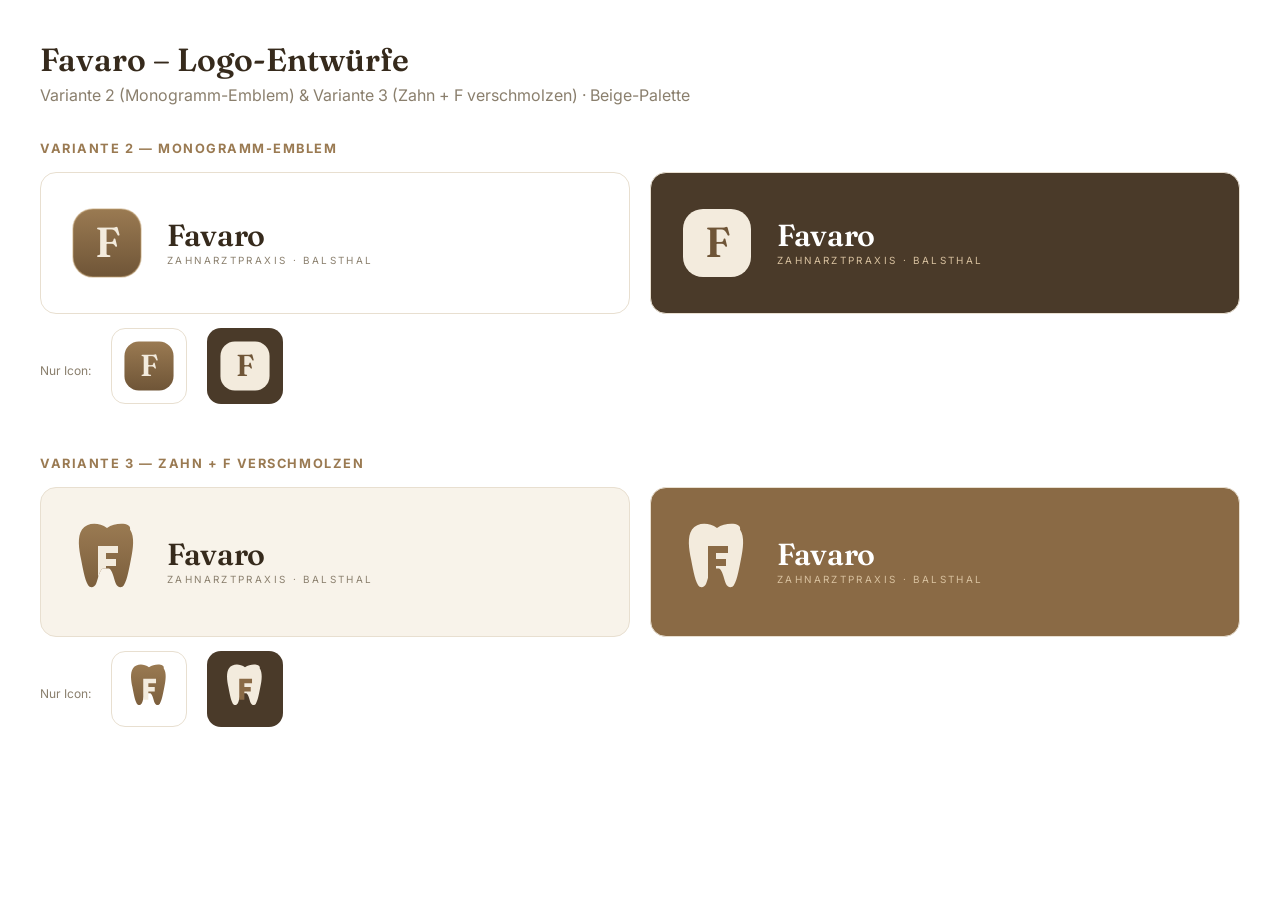
==== assets/logo-showcase.html @ 749095fd "Add logo design drafts (monogram emblem & tooth-F variants) Co-Authored-By: Claude Opus 4.8 <noreply" ====
<!DOCTYPE html>
<html lang="de">
<head>
<meta charset="UTF-8" />
<meta name="viewport" content="width=device-width, initial-scale=1" />
<title>Favaro – Logo-Entwürfe</title>
<link href="https://fonts.googleapis.com/css2?family=Fraunces:opsz,wght@9..144,400;9..144,500;9..144,600;9..144,700&family=Inter:wght@400;500;600;700&display=swap" rel="stylesheet" />
<style>
  :root{
    --teal-900:#4a3a29; --teal-700:#8a6a45; --teal-600:#9a7a52;
    --teal-400:#c2a175; --teal-300:#d9c2a0; --teal-50:#f3ebdd; --teal-100:#e9ddc9;
    --ink:#362a1c; --muted:#8a7f6d; --line:#e8dfd0; --bg-soft:#f8f3ea;
    --font-head:"Fraunces",serif; --font-body:"Inter",sans-serif;
  }
  *{box-sizing:border-box;margin:0;padding:0}
  body{font-family:var(--font-body);background:#fff;color:var(--ink);padding:40px}
  h1{font-family:var(--font-head);font-weight:600;font-size:2rem;margin-bottom:6px}
  .sub{color:var(--muted);margin-bottom:36px}
  .variant{margin-bottom:52px}
  .variant h2{font-family:var(--font-body);font-size:.8rem;letter-spacing:.12em;text-transform:uppercase;color:var(--teal-600);margin-bottom:16px}
  .rows{display:grid;grid-template-columns:1fr 1fr;gap:20px}
  .swatch{border:1px solid var(--line);border-radius:16px;padding:34px 30px;display:flex;align-items:center;gap:24px;min-height:130px}
  .swatch.light{background:#fff}
  .swatch.soft{background:var(--bg-soft)}
  .swatch.dark{background:var(--teal-900)}
  .swatch.mocha{background:var(--teal-700)}
  .caption{font-size:.75rem;color:var(--muted);margin-top:8px}
  .icononly{display:flex;gap:20px;align-items:center;flex-wrap:wrap;margin-top:14px}
  .icononly .box{width:76px;height:76px;display:grid;place-items:center;border:1px solid var(--line);border-radius:14px}
  .icononly .box.dark{background:var(--teal-900);border-color:transparent}

  /* ---- Wortmarke ---- */
  .wm{display:flex;flex-direction:column;line-height:1}
  .wm .name{font-family:var(--font-head);font-weight:600;font-size:1.9rem;letter-spacing:-.01em;color:var(--ink)}
  .wm .tag{font-family:var(--font-body);font-size:.62rem;letter-spacing:.24em;text-transform:uppercase;color:var(--muted);margin-top:6px}
  .on-dark .name{color:#fff}
  .on-dark .tag{color:var(--teal-300)}
</style>
</head>
<body>
  <h1>Favaro – Logo-Entwürfe</h1>
  <p class="sub">Variante 2 (Monogramm-Emblem) &amp; Variante 3 (Zahn + F verschmolzen) · Beige-Palette</p>

  <!-- ============ VARIANTE 2: MONOGRAMM-EMBLEM ============ -->
  <div class="variant">
    <h2>Variante 2 — Monogramm-Emblem</h2>
    <div class="rows">
      <div class="swatch light">
        <!-- Emblem -->
        <svg width="72" height="72" viewBox="0 0 72 72" aria-label="Favaro Emblem">
          <defs>
            <linearGradient id="v2a" x1="0" y1="0" x2="0" y2="1">
              <stop offset="0" stop-color="#9a7a52"/><stop offset="1" stop-color="#6f5537"/>
            </linearGradient>
          </defs>
          <rect x="2" y="2" width="68" height="68" rx="20" fill="url(#v2a)"/>
          <rect x="2" y="2" width="68" height="68" rx="20" fill="none" stroke="#c2a175" stroke-width="1.5" opacity=".5"/>
          <text x="36" y="50" text-anchor="middle" font-family="Fraunces, serif" font-weight="600" font-size="42" fill="#f3ebdd">F</text>
        </svg>
        <div class="wm"><span class="name">Favaro</span><span class="tag">Zahnarztpraxis&nbsp;·&nbsp;Balsthal</span></div>
      </div>

      <div class="swatch dark on-dark">
        <svg width="72" height="72" viewBox="0 0 72 72">
          <rect x="2" y="2" width="68" height="68" rx="20" fill="#f3ebdd"/>
          <text x="36" y="50" text-anchor="middle" font-family="Fraunces, serif" font-weight="600" font-size="42" fill="#6f5537">F</text>
        </svg>
        <div class="wm"><span class="name">Favaro</span><span class="tag">Zahnarztpraxis&nbsp;·&nbsp;Balsthal</span></div>
      </div>
    </div>
    <div class="icononly">
      <span class="caption">Nur Icon:</span>
      <div class="box">
        <svg width="52" height="52" viewBox="0 0 72 72"><rect x="2" y="2" width="68" height="68" rx="20" fill="url(#v2a)"/><text x="36" y="50" text-anchor="middle" font-family="Fraunces, serif" font-weight="600" font-size="42" fill="#f3ebdd">F</text></svg>
      </div>
      <div class="box dark">
        <svg width="52" height="52" viewBox="0 0 72 72"><rect x="2" y="2" width="68" height="68" rx="20" fill="#f3ebdd"/><text x="36" y="50" text-anchor="middle" font-family="Fraunces, serif" font-weight="600" font-size="42" fill="#6f5537">F</text></svg>
      </div>
    </div>
  </div>

  <!-- ============ VARIANTE 3: ZAHN + F ============ -->
  <div class="variant">
    <h2>Variante 3 — Zahn + F verschmolzen</h2>
    <div class="rows">
      <div class="swatch soft">
        <!-- Tooth with F knockout -->
        <svg width="72" height="80" viewBox="0 0 72 80" aria-label="Favaro Zahn-Monogramm">
          <defs>
            <linearGradient id="v3a" x1="0" y1="0" x2="0" y2="1">
              <stop offset="0" stop-color="#9a7a52"/><stop offset="1" stop-color="#7c5f3d"/>
            </linearGradient>
            <path id="toothPath" d="M36 6c-8.5-6-20-5.5-25 1.5C6 15 8 27 10 37c1.8 8.8 3.5 20 7 26 2 3.4 6.5 2.6 8-1 2.4-6 3.5-14 7-15.5h6c3.5 1.5 4.6 9.5 7 15.5 1.5 3.6 6 4.4 8 1 3.5-6 5.2-17.2 7-26 2-10 4-22-1-29.5C61 .5 44.5 0 36 6Z"/>
            <clipPath id="v3clip"><use href="#toothPath"/></clipPath>
          </defs>
          <use href="#toothPath" fill="url(#v3a)"/>
          <!-- F knockout -->
          <g clip-path="url(#v3clip)">
            <path d="M27 24h20v7H35v6h10v7H35v13h-8V24Z" fill="#f3ebdd"/>
          </g>
        </svg>
        <div class="wm"><span class="name">Favaro</span><span class="tag">Zahnarztpraxis&nbsp;·&nbsp;Balsthal</span></div>
      </div>

      <div class="swatch mocha on-dark">
        <svg width="72" height="80" viewBox="0 0 72 80">
          <path d="M36 6c-8.5-6-20-5.5-25 1.5C6 15 8 27 10 37c1.8 8.8 3.5 20 7 26 2 3.4 6.5 2.6 8-1 2.4-6 3.5-14 7-15.5h6c3.5 1.5 4.6 9.5 7 15.5 1.5 3.6 6 4.4 8 1 3.5-6 5.2-17.2 7-26 2-10 4-22-1-29.5C61 .5 44.5 0 36 6Z" fill="#f3ebdd"/>
          <path d="M27 24h20v7H35v6h10v7H35v13h-8V24Z" fill="#8a6a45"/>
        </svg>
        <div class="wm"><span class="name">Favaro</span><span class="tag">Zahnarztpraxis&nbsp;·&nbsp;Balsthal</span></div>
      </div>
    </div>
    <div class="icononly">
      <span class="caption">Nur Icon:</span>
      <div class="box">
        <svg width="46" height="52" viewBox="0 0 72 80"><path d="M36 6c-8.5-6-20-5.5-25 1.5C6 15 8 27 10 37c1.8 8.8 3.5 20 7 26 2 3.4 6.5 2.6 8-1 2.4-6 3.5-14 7-15.5h6c3.5 1.5 4.6 9.5 7 15.5 1.5 3.6 6 4.4 8 1 3.5-6 5.2-17.2 7-26 2-10 4-22-1-29.5C61 .5 44.5 0 36 6Z" fill="url(#v3a)"/><path d="M27 24h20v7H35v6h10v7H35v13h-8V24Z" fill="#f3ebdd"/></svg>
      </div>
      <div class="box dark">
        <svg width="46" height="52" viewBox="0 0 72 80"><path d="M36 6c-8.5-6-20-5.5-25 1.5C6 15 8 27 10 37c1.8 8.8 3.5 20 7 26 2 3.4 6.5 2.6 8-1 2.4-6 3.5-14 7-15.5h6c3.5 1.5 4.6 9.5 7 15.5 1.5 3.6 6 4.4 8 1 3.5-6 5.2-17.2 7-26 2-10 4-22-1-29.5C61 .5 44.5 0 36 6Z" fill="#f3ebdd"/><path d="M27 24h20v7H35v6h10v7H35v13h-8V24Z" fill="#8a6a45"/></svg>
      </div>
    </div>
  </div>
</body>
</html>
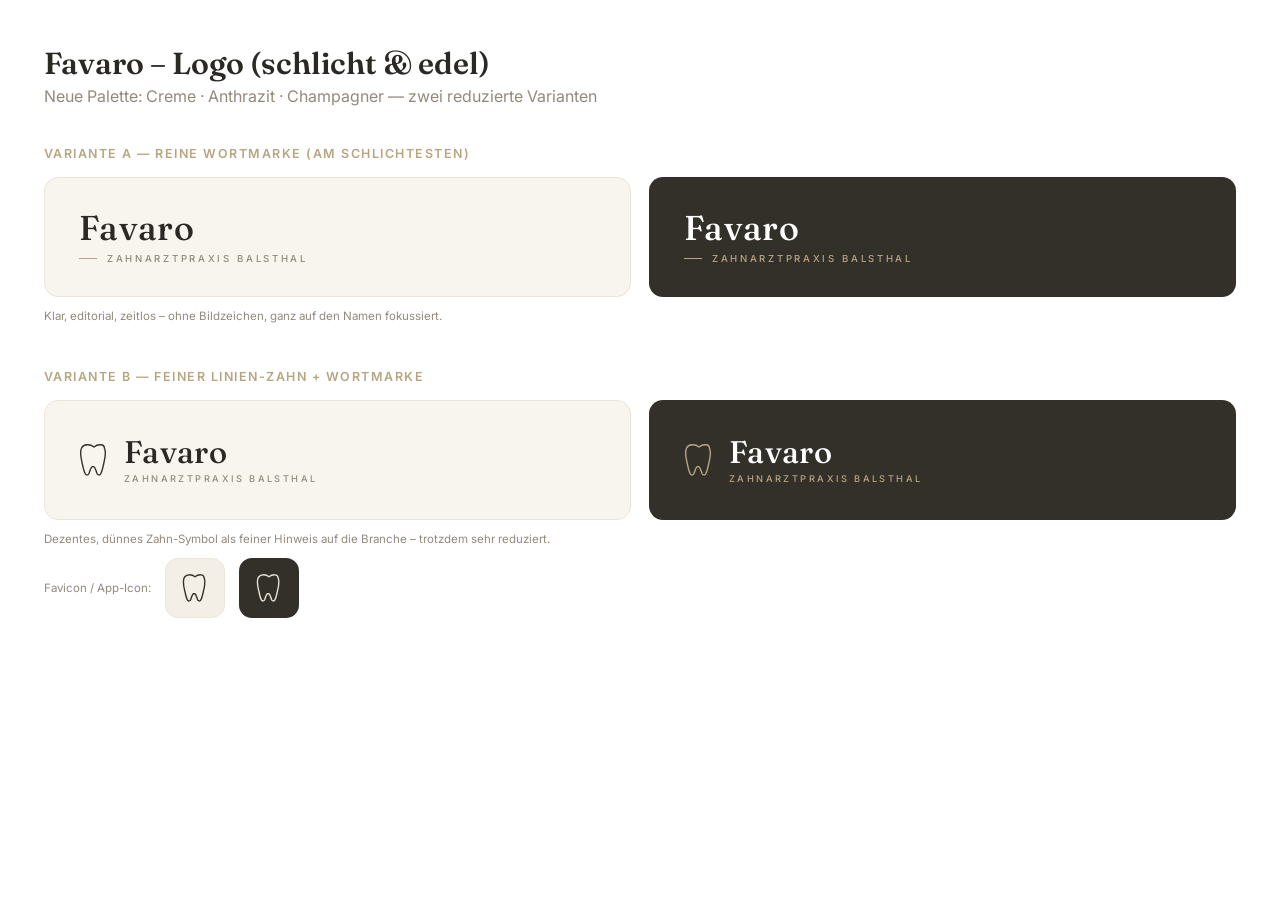
==== commit e3771298: "Refine palette to cream/anthracite, simplify logo, set real phone - Replace brown palette with elega" ====
--- a/assets/logo-showcase.html
+++ b/assets/logo-showcase.html
@@ -3,120 +3,105 @@
 <head>
 <meta charset="UTF-8" />
 <meta name="viewport" content="width=device-width, initial-scale=1" />
-<title>Favaro – Logo-Entwürfe</title>
-<link href="https://fonts.googleapis.com/css2?family=Fraunces:opsz,wght@9..144,400;9..144,500;9..144,600;9..144,700&family=Inter:wght@400;500;600;700&display=swap" rel="stylesheet" />
+<title>Favaro – Logo (schlicht)</title>
+<link href="https://fonts.googleapis.com/css2?family=Fraunces:opsz,wght@9..144,400;9..144,500;9..144,600&family=Inter:wght@400;500;600;700&display=swap" rel="stylesheet" />
 <style>
   :root{
-    --teal-900:#4a3a29; --teal-700:#8a6a45; --teal-600:#9a7a52;
-    --teal-400:#c2a175; --teal-300:#d9c2a0; --teal-50:#f3ebdd; --teal-100:#e9ddc9;
-    --ink:#362a1c; --muted:#8a7f6d; --line:#e8dfd0; --bg-soft:#f8f3ea;
-    --font-head:"Fraunces",serif; --font-body:"Inter",sans-serif;
+    --ink:#2b2925; --graphite:#33302a; --stone:#b8a582; --muted:#918a7d;
+    --line:#ebe4d8; --soft:#f8f5ef; --cream:#f3efe7;
+    --fh:"Fraunces",serif; --fb:"Inter",sans-serif;
   }
   *{box-sizing:border-box;margin:0;padding:0}
-  body{font-family:var(--font-body);background:#fff;color:var(--ink);padding:40px}
-  h1{font-family:var(--font-head);font-weight:600;font-size:2rem;margin-bottom:6px}
-  .sub{color:var(--muted);margin-bottom:36px}
-  .variant{margin-bottom:52px}
-  .variant h2{font-family:var(--font-body);font-size:.8rem;letter-spacing:.12em;text-transform:uppercase;color:var(--teal-600);margin-bottom:16px}
-  .rows{display:grid;grid-template-columns:1fr 1fr;gap:20px}
-  .swatch{border:1px solid var(--line);border-radius:16px;padding:34px 30px;display:flex;align-items:center;gap:24px;min-height:130px}
-  .swatch.light{background:#fff}
-  .swatch.soft{background:var(--bg-soft)}
-  .swatch.dark{background:var(--teal-900)}
-  .swatch.mocha{background:var(--teal-700)}
-  .caption{font-size:.75rem;color:var(--muted);margin-top:8px}
-  .icononly{display:flex;gap:20px;align-items:center;flex-wrap:wrap;margin-top:14px}
-  .icononly .box{width:76px;height:76px;display:grid;place-items:center;border:1px solid var(--line);border-radius:14px}
-  .icononly .box.dark{background:var(--teal-900);border-color:transparent}
+  body{font-family:var(--fb);background:#fff;color:var(--ink);padding:44px}
+  h1{font-family:var(--fh);font-weight:600;font-size:1.9rem;margin-bottom:4px}
+  .sub{color:var(--muted);margin-bottom:40px}
+  .variant{margin-bottom:46px}
+  .variant h2{font-size:.78rem;letter-spacing:.12em;text-transform:uppercase;color:var(--stone);margin-bottom:16px;font-weight:600}
+  .rows{display:grid;grid-template-columns:1fr 1fr;gap:18px}
+  .swatch{border:1px solid var(--line);border-radius:14px;padding:30px 34px;display:flex;align-items:center;min-height:120px}
+  .swatch.soft{background:var(--soft)}
+  .swatch.dark{background:var(--graphite);border-color:transparent}
 
-  /* ---- Wortmarke ---- */
-  .wm{display:flex;flex-direction:column;line-height:1}
-  .wm .name{font-family:var(--font-head);font-weight:600;font-size:1.9rem;letter-spacing:-.01em;color:var(--ink)}
-  .wm .tag{font-family:var(--font-body);font-size:.62rem;letter-spacing:.24em;text-transform:uppercase;color:var(--muted);margin-top:6px}
-  .on-dark .name{color:#fff}
-  .on-dark .tag{color:var(--teal-300)}
+  /* ===== Logo A: reine Wortmarke ===== */
+  .logoA{display:flex;flex-direction:column;align-items:flex-start;line-height:1}
+  .logoA .name{font-family:var(--fh);font-weight:500;font-size:2.15rem;letter-spacing:.01em;color:var(--ink)}
+  .logoA .rule{display:flex;align-items:center;gap:10px;margin-top:9px}
+  .logoA .rule::before{content:"";width:18px;height:1px;background:var(--stone)}
+  .logoA .tag{font-family:var(--fb);font-size:.6rem;font-weight:500;letter-spacing:.28em;text-transform:uppercase;color:var(--muted)}
+  .dark .logoA .name{color:#fff}
+  .dark .logoA .tag{color:var(--stone)}
+  .dark .logoA .rule::before{background:var(--stone)}
+
+  /* ===== Logo B: feine Linien-Zahn + Wortmarke ===== */
+  .logoB{display:flex;align-items:center;gap:15px}
+  .logoB .mark{color:var(--graphite);flex:none}
+  .logoB .wm{display:flex;flex-direction:column;line-height:1}
+  .logoB .name{font-family:var(--fh);font-weight:500;font-size:1.95rem;letter-spacing:.01em;color:var(--ink)}
+  .logoB .tag{font-family:var(--fb);font-size:.58rem;font-weight:500;letter-spacing:.26em;text-transform:uppercase;color:var(--muted);margin-top:7px}
+  .dark .logoB .mark{color:var(--stone)}
+  .dark .logoB .name{color:#fff}
+  .dark .logoB .tag{color:var(--stone)}
+
+  .note{font-size:.72rem;color:var(--muted);margin-top:12px}
+  .fav{display:flex;align-items:center;gap:14px;margin-top:12px}
+  .fav .box{width:60px;height:60px;border-radius:13px;display:grid;place-items:center;border:1px solid var(--line)}
+  .fav .box.g{background:var(--graphite);border-color:transparent}
+  .fav .box.c{background:var(--cream)}
 </style>
 </head>
 <body>
-  <h1>Favaro – Logo-Entwürfe</h1>
-  <p class="sub">Variante 2 (Monogramm-Emblem) &amp; Variante 3 (Zahn + F verschmolzen) · Beige-Palette</p>
+  <h1>Favaro – Logo (schlicht &amp; edel)</h1>
+  <p class="sub">Neue Palette: Creme · Anthrazit · Champagner — zwei reduzierte Varianten</p>
 
-  <!-- ============ VARIANTE 2: MONOGRAMM-EMBLEM ============ -->
+  <!-- ===== Variante A ===== -->
   <div class="variant">
-    <h2>Variante 2 — Monogramm-Emblem</h2>
+    <h2>Variante A — Reine Wortmarke (am schlichtesten)</h2>
     <div class="rows">
-      <div class="swatch light">
-        <!-- Emblem -->
-        <svg width="72" height="72" viewBox="0 0 72 72" aria-label="Favaro Emblem">
-          <defs>
-            <linearGradient id="v2a" x1="0" y1="0" x2="0" y2="1">
-              <stop offset="0" stop-color="#9a7a52"/><stop offset="1" stop-color="#6f5537"/>
-            </linearGradient>
-          </defs>
-          <rect x="2" y="2" width="68" height="68" rx="20" fill="url(#v2a)"/>
-          <rect x="2" y="2" width="68" height="68" rx="20" fill="none" stroke="#c2a175" stroke-width="1.5" opacity=".5"/>
-          <text x="36" y="50" text-anchor="middle" font-family="Fraunces, serif" font-weight="600" font-size="42" fill="#f3ebdd">F</text>
-        </svg>
-        <div class="wm"><span class="name">Favaro</span><span class="tag">Zahnarztpraxis&nbsp;·&nbsp;Balsthal</span></div>
+      <div class="swatch soft">
+        <div class="logoA">
+          <span class="name">Favaro</span>
+          <span class="rule"><span class="tag">Zahnarztpraxis Balsthal</span></span>
+        </div>
       </div>
-
-      <div class="swatch dark on-dark">
-        <svg width="72" height="72" viewBox="0 0 72 72">
-          <rect x="2" y="2" width="68" height="68" rx="20" fill="#f3ebdd"/>
-          <text x="36" y="50" text-anchor="middle" font-family="Fraunces, serif" font-weight="600" font-size="42" fill="#6f5537">F</text>
-        </svg>
-        <div class="wm"><span class="name">Favaro</span><span class="tag">Zahnarztpraxis&nbsp;·&nbsp;Balsthal</span></div>
+      <div class="swatch dark">
+        <div class="logoA">
+          <span class="name">Favaro</span>
+          <span class="rule"><span class="tag">Zahnarztpraxis Balsthal</span></span>
+        </div>
       </div>
     </div>
-    <div class="icononly">
-      <span class="caption">Nur Icon:</span>
-      <div class="box">
-        <svg width="52" height="52" viewBox="0 0 72 72"><rect x="2" y="2" width="68" height="68" rx="20" fill="url(#v2a)"/><text x="36" y="50" text-anchor="middle" font-family="Fraunces, serif" font-weight="600" font-size="42" fill="#f3ebdd">F</text></svg>
+    <p class="note">Klar, editorial, zeitlos – ohne Bildzeichen, ganz auf den Namen fokussiert.</p>
+  </div>
+
+  <!-- ===== Variante B ===== -->
+  <div class="variant">
+    <h2>Variante B — Feiner Linien-Zahn + Wortmarke</h2>
+    <div class="rows">
+      <div class="swatch soft">
+        <div class="logoB">
+          <svg class="mark" width="30" height="34" viewBox="0 0 30 34" fill="none" stroke="currentColor" stroke-width="1.4" stroke-linecap="round" stroke-linejoin="round">
+            <path d="M15 4C11 .8 4.7 1 2.6 5c-2 3.8-.8 9.4.4 14.4.9 3.8 1.7 8.8 3.4 11.6.9 1.5 2.9 1.1 3.6-.5 1-2.6 1.6-6 3.2-6.9h1.6c1.6.9 2.2 4.3 3.2 6.9.7 1.6 2.7 2 3.6.5 1.7-2.8 2.5-7.8 3.4-11.6 1.2-5 2.4-10.6.4-14.4C25.3 1 19 .8 15 4Z"/>
+          </svg>
+          <div class="wm"><span class="name">Favaro</span><span class="tag">Zahnarztpraxis Balsthal</span></div>
+        </div>
       </div>
-      <div class="box dark">
-        <svg width="52" height="52" viewBox="0 0 72 72"><rect x="2" y="2" width="68" height="68" rx="20" fill="#f3ebdd"/><text x="36" y="50" text-anchor="middle" font-family="Fraunces, serif" font-weight="600" font-size="42" fill="#6f5537">F</text></svg>
+      <div class="swatch dark">
+        <div class="logoB">
+          <svg class="mark" width="30" height="34" viewBox="0 0 30 34" fill="none" stroke="currentColor" stroke-width="1.4" stroke-linecap="round" stroke-linejoin="round">
+            <path d="M15 4C11 .8 4.7 1 2.6 5c-2 3.8-.8 9.4.4 14.4.9 3.8 1.7 8.8 3.4 11.6.9 1.5 2.9 1.1 3.6-.5 1-2.6 1.6-6 3.2-6.9h1.6c1.6.9 2.2 4.3 3.2 6.9.7 1.6 2.7 2 3.6.5 1.7-2.8 2.5-7.8 3.4-11.6 1.2-5 2.4-10.6.4-14.4C25.3 1 19 .8 15 4Z"/>
+          </svg>
+          <div class="wm"><span class="name">Favaro</span><span class="tag">Zahnarztpraxis Balsthal</span></div>
+        </div>
       </div>
     </div>
-  </div>
-
-  <!-- ============ VARIANTE 3: ZAHN + F ============ -->
-  <div class="variant">
-    <h2>Variante 3 — Zahn + F verschmolzen</h2>
-    <div class="rows">
-      <div class="swatch soft">
-        <!-- Tooth with F knockout -->
-        <svg width="72" height="80" viewBox="0 0 72 80" aria-label="Favaro Zahn-Monogramm">
-          <defs>
-            <linearGradient id="v3a" x1="0" y1="0" x2="0" y2="1">
-              <stop offset="0" stop-color="#9a7a52"/><stop offset="1" stop-color="#7c5f3d"/>
-            </linearGradient>
-            <path id="toothPath" d="M36 6c-8.5-6-20-5.5-25 1.5C6 15 8 27 10 37c1.8 8.8 3.5 20 7 26 2 3.4 6.5 2.6 8-1 2.4-6 3.5-14 7-15.5h6c3.5 1.5 4.6 9.5 7 15.5 1.5 3.6 6 4.4 8 1 3.5-6 5.2-17.2 7-26 2-10 4-22-1-29.5C61 .5 44.5 0 36 6Z"/>
-            <clipPath id="v3clip"><use href="#toothPath"/></clipPath>
-          </defs>
-          <use href="#toothPath" fill="url(#v3a)"/>
-          <!-- F knockout -->
-          <g clip-path="url(#v3clip)">
-            <path d="M27 24h20v7H35v6h10v7H35v13h-8V24Z" fill="#f3ebdd"/>
-          </g>
-        </svg>
-        <div class="wm"><span class="name">Favaro</span><span class="tag">Zahnarztpraxis&nbsp;·&nbsp;Balsthal</span></div>
+    <p class="note">Dezentes, dünnes Zahn-Symbol als feiner Hinweis auf die Branche – trotzdem sehr reduziert.</p>
+    <div class="fav">
+      <span class="note" style="margin:0">Favicon / App-Icon:</span>
+      <div class="box c">
+        <svg width="26" height="30" viewBox="0 0 30 34" fill="none" stroke="#33302a" stroke-width="1.6" stroke-linecap="round" stroke-linejoin="round"><path d="M15 4C11 .8 4.7 1 2.6 5c-2 3.8-.8 9.4.4 14.4.9 3.8 1.7 8.8 3.4 11.6.9 1.5 2.9 1.1 3.6-.5 1-2.6 1.6-6 3.2-6.9h1.6c1.6.9 2.2 4.3 3.2 6.9.7 1.6 2.7 2 3.6.5 1.7-2.8 2.5-7.8 3.4-11.6 1.2-5 2.4-10.6.4-14.4C25.3 1 19 .8 15 4Z"/></svg>
       </div>
-
-      <div class="swatch mocha on-dark">
-        <svg width="72" height="80" viewBox="0 0 72 80">
-          <path d="M36 6c-8.5-6-20-5.5-25 1.5C6 15 8 27 10 37c1.8 8.8 3.5 20 7 26 2 3.4 6.5 2.6 8-1 2.4-6 3.5-14 7-15.5h6c3.5 1.5 4.6 9.5 7 15.5 1.5 3.6 6 4.4 8 1 3.5-6 5.2-17.2 7-26 2-10 4-22-1-29.5C61 .5 44.5 0 36 6Z" fill="#f3ebdd"/>
-          <path d="M27 24h20v7H35v6h10v7H35v13h-8V24Z" fill="#8a6a45"/>
-        </svg>
-        <div class="wm"><span class="name">Favaro</span><span class="tag">Zahnarztpraxis&nbsp;·&nbsp;Balsthal</span></div>
-      </div>
-    </div>
-    <div class="icononly">
-      <span class="caption">Nur Icon:</span>
-      <div class="box">
-        <svg width="46" height="52" viewBox="0 0 72 80"><path d="M36 6c-8.5-6-20-5.5-25 1.5C6 15 8 27 10 37c1.8 8.8 3.5 20 7 26 2 3.4 6.5 2.6 8-1 2.4-6 3.5-14 7-15.5h6c3.5 1.5 4.6 9.5 7 15.5 1.5 3.6 6 4.4 8 1 3.5-6 5.2-17.2 7-26 2-10 4-22-1-29.5C61 .5 44.5 0 36 6Z" fill="url(#v3a)"/><path d="M27 24h20v7H35v6h10v7H35v13h-8V24Z" fill="#f3ebdd"/></svg>
-      </div>
-      <div class="box dark">
-        <svg width="46" height="52" viewBox="0 0 72 80"><path d="M36 6c-8.5-6-20-5.5-25 1.5C6 15 8 27 10 37c1.8 8.8 3.5 20 7 26 2 3.4 6.5 2.6 8-1 2.4-6 3.5-14 7-15.5h6c3.5 1.5 4.6 9.5 7 15.5 1.5 3.6 6 4.4 8 1 3.5-6 5.2-17.2 7-26 2-10 4-22-1-29.5C61 .5 44.5 0 36 6Z" fill="#f3ebdd"/><path d="M27 24h20v7H35v6h10v7H35v13h-8V24Z" fill="#8a6a45"/></svg>
+      <div class="box g">
+        <svg width="26" height="30" viewBox="0 0 30 34" fill="none" stroke="#e8e1d4" stroke-width="1.6" stroke-linecap="round" stroke-linejoin="round"><path d="M15 4C11 .8 4.7 1 2.6 5c-2 3.8-.8 9.4.4 14.4.9 3.8 1.7 8.8 3.4 11.6.9 1.5 2.9 1.1 3.6-.5 1-2.6 1.6-6 3.2-6.9h1.6c1.6.9 2.2 4.3 3.2 6.9.7 1.6 2.7 2 3.6.5 1.7-2.8 2.5-7.8 3.4-11.6 1.2-5 2.4-10.6.4-14.4C25.3 1 19 .8 15 4Z"/></svg>
       </div>
     </div>
   </div>
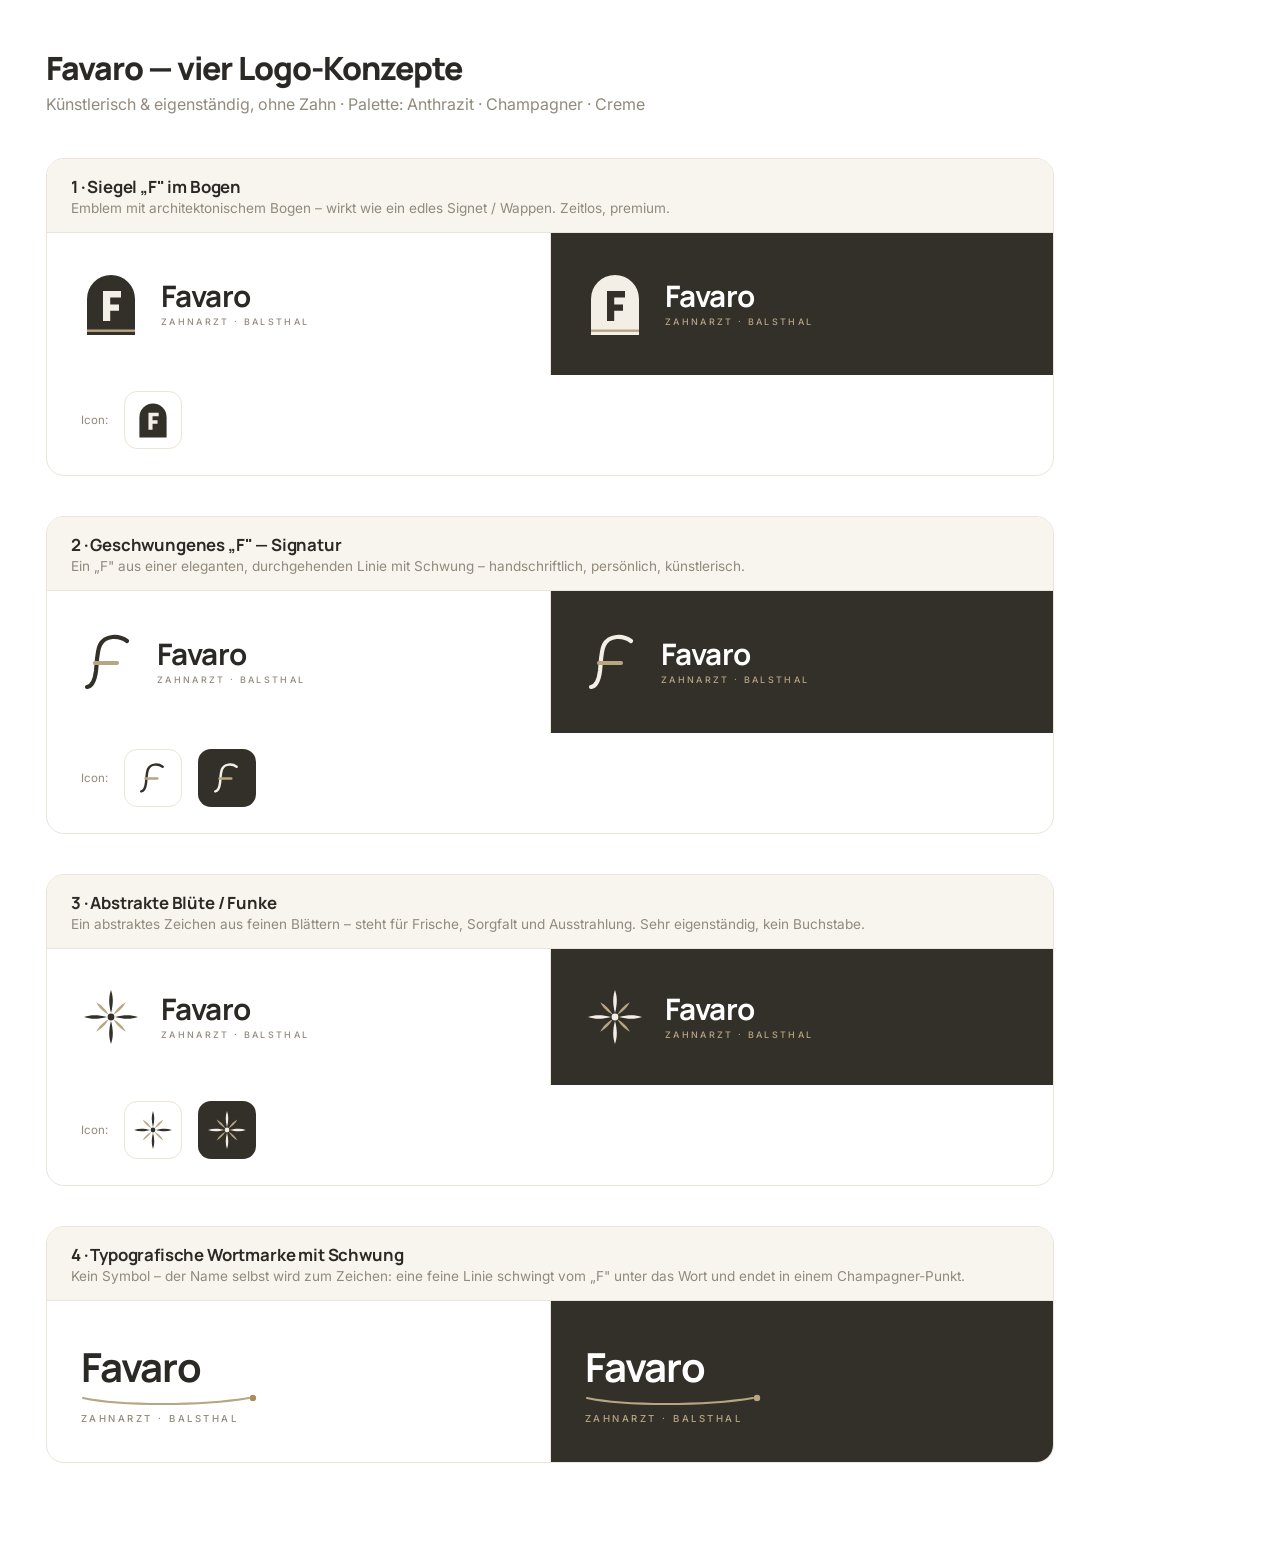
==== commit fbd00f1a: "Add artistic logo concept explorations (no tooth) Update logo showcase with four distinctive directi" ====
--- a/assets/logo-showcase.html
+++ b/assets/logo-showcase.html
@@ -3,105 +3,184 @@
 <head>
 <meta charset="UTF-8" />
 <meta name="viewport" content="width=device-width, initial-scale=1" />
-<title>Favaro – Logo (schlicht)</title>
-<link href="https://fonts.googleapis.com/css2?family=Fraunces:opsz,wght@9..144,400;9..144,500;9..144,600&family=Inter:wght@400;500;600;700&display=swap" rel="stylesheet" />
+<title>Favaro – Logo-Konzepte (künstlerisch)</title>
+<link href="https://fonts.googleapis.com/css2?family=Manrope:wght@400;500;600;700;800&family=Inter:wght@400;500;600&display=swap" rel="stylesheet" />
 <style>
   :root{
-    --ink:#2b2925; --graphite:#33302a; --stone:#b8a582; --muted:#918a7d;
+    --ink:#2b2925; --graphite:#33302a; --stone:#b8a582; --gold:#a98d5b; --muted:#918a7d;
     --line:#ebe4d8; --soft:#f8f5ef; --cream:#f3efe7;
-    --fh:"Fraunces",serif; --fb:"Inter",sans-serif;
+    --fh:"Manrope",sans-serif; --fb:"Inter",sans-serif;
   }
   *{box-sizing:border-box;margin:0;padding:0}
-  body{font-family:var(--fb);background:#fff;color:var(--ink);padding:44px}
-  h1{font-family:var(--fh);font-weight:600;font-size:1.9rem;margin-bottom:4px}
-  .sub{color:var(--muted);margin-bottom:40px}
-  .variant{margin-bottom:46px}
-  .variant h2{font-size:.78rem;letter-spacing:.12em;text-transform:uppercase;color:var(--stone);margin-bottom:16px;font-weight:600}
-  .rows{display:grid;grid-template-columns:1fr 1fr;gap:18px}
-  .swatch{border:1px solid var(--line);border-radius:14px;padding:30px 34px;display:flex;align-items:center;min-height:120px}
-  .swatch.soft{background:var(--soft)}
-  .swatch.dark{background:var(--graphite);border-color:transparent}
+  body{font-family:var(--fb);background:#fff;color:var(--ink);padding:46px;max-width:1100px}
+  h1{font-family:var(--fh);font-weight:800;font-size:2rem;letter-spacing:-.03em;margin-bottom:4px}
+  .lead{color:var(--muted);margin-bottom:44px}
+  .concept{margin-bottom:40px;border:1px solid var(--line);border-radius:18px;overflow:hidden}
+  .concept > .head{padding:16px 24px;background:var(--soft);border-bottom:1px solid var(--line)}
+  .concept h2{font-family:var(--fh);font-size:1.05rem;font-weight:700;letter-spacing:-.01em}
+  .concept .desc{font-size:.85rem;color:var(--muted);margin-top:2px}
+  .rows{display:grid;grid-template-columns:1fr 1fr;gap:0}
+  .cell{padding:38px 34px;display:flex;align-items:center;gap:20px;min-height:132px}
+  .cell.dark{background:var(--graphite)}
+  .cell + .cell{border-left:1px solid var(--line)}
+  .cell.dark + .cell{border-left:none}
 
-  /* ===== Logo A: reine Wortmarke ===== */
-  .logoA{display:flex;flex-direction:column;align-items:flex-start;line-height:1}
-  .logoA .name{font-family:var(--fh);font-weight:500;font-size:2.15rem;letter-spacing:.01em;color:var(--ink)}
-  .logoA .rule{display:flex;align-items:center;gap:10px;margin-top:9px}
-  .logoA .rule::before{content:"";width:18px;height:1px;background:var(--stone)}
-  .logoA .tag{font-family:var(--fb);font-size:.6rem;font-weight:500;letter-spacing:.28em;text-transform:uppercase;color:var(--muted)}
-  .dark .logoA .name{color:#fff}
-  .dark .logoA .tag{color:var(--stone)}
-  .dark .logoA .rule::before{background:var(--stone)}
+  .wm{display:flex;flex-direction:column;line-height:1}
+  .wm .name{font-family:var(--fh);font-weight:700;font-size:1.85rem;letter-spacing:-.02em;color:var(--ink)}
+  .wm .tag{font-family:var(--fb);font-size:.56rem;font-weight:500;letter-spacing:.26em;text-transform:uppercase;color:var(--muted);margin-top:7px}
+  .dark .wm .name{color:#fff}
+  .dark .wm .tag{color:var(--stone)}
 
-  /* ===== Logo B: feine Linien-Zahn + Wortmarke ===== */
-  .logoB{display:flex;align-items:center;gap:15px}
-  .logoB .mark{color:var(--graphite);flex:none}
-  .logoB .wm{display:flex;flex-direction:column;line-height:1}
-  .logoB .name{font-family:var(--fh);font-weight:500;font-size:1.95rem;letter-spacing:.01em;color:var(--ink)}
-  .logoB .tag{font-family:var(--fb);font-size:.58rem;font-weight:500;letter-spacing:.26em;text-transform:uppercase;color:var(--muted);margin-top:7px}
-  .dark .logoB .mark{color:var(--stone)}
-  .dark .logoB .name{color:#fff}
-  .dark .logoB .tag{color:var(--stone)}
-
-  .note{font-size:.72rem;color:var(--muted);margin-top:12px}
-  .fav{display:flex;align-items:center;gap:14px;margin-top:12px}
-  .fav .box{width:60px;height:60px;border-radius:13px;display:grid;place-items:center;border:1px solid var(--line)}
-  .fav .box.g{background:var(--graphite);border-color:transparent}
-  .fav .box.c{background:var(--cream)}
+  .iconrow{display:flex;align-items:center;gap:16px;padding:16px 34px 26px}
+  .iconrow .lbl{font-size:.72rem;color:var(--muted)}
+  .iconrow .b{width:58px;height:58px;border:1px solid var(--line);border-radius:13px;display:grid;place-items:center}
+  .iconrow .b.d{background:var(--graphite);border-color:transparent}
 </style>
 </head>
 <body>
-  <h1>Favaro – Logo (schlicht &amp; edel)</h1>
-  <p class="sub">Neue Palette: Creme · Anthrazit · Champagner — zwei reduzierte Varianten</p>
+  <h1>Favaro — vier Logo-Konzepte</h1>
+  <p class="lead">Künstlerisch &amp; eigenständig, ohne Zahn · Palette: Anthrazit · Champagner · Creme</p>
 
-  <!-- ===== Variante A ===== -->
-  <div class="variant">
-    <h2>Variante A — Reine Wortmarke (am schlichtesten)</h2>
+  <!-- ============ 1 · MONOGRAMM-SIEGEL (Bogen) ============ -->
+  <div class="concept">
+    <div class="head">
+      <h2>1 · Siegel „F" im Bogen</h2>
+      <div class="desc">Emblem mit architektonischem Bogen – wirkt wie ein edles Signet / Wappen. Zeitlos, premium.</div>
+    </div>
     <div class="rows">
-      <div class="swatch soft">
-        <div class="logoA">
-          <span class="name">Favaro</span>
-          <span class="rule"><span class="tag">Zahnarztpraxis Balsthal</span></span>
+      <div class="cell">
+        <svg width="60" height="66" viewBox="0 0 60 66" aria-label="Favaro Siegel">
+          <path d="M6 64V28a24 24 0 0 1 48 0v36Z" fill="#33302a"/>
+          <path d="M22 20h18v6.4H29.2v7.2H38v6.2h-8.8V50H22Z" fill="#f3efe7"/>
+          <rect x="6" y="58.5" width="48" height="2.4" fill="#b8a582"/>
+        </svg>
+        <div class="wm"><span class="name">Favaro</span><span class="tag">Zahnarzt · Balsthal</span></div>
+      </div>
+      <div class="cell dark">
+        <svg width="60" height="66" viewBox="0 0 60 66">
+          <path d="M6 64V28a24 24 0 0 1 48 0v36Z" fill="#f3efe7"/>
+          <path d="M22 20h18v6.4H29.2v7.2H38v6.2h-8.8V50H22Z" fill="#33302a"/>
+          <rect x="6" y="58.5" width="48" height="2.4" fill="#b8a582"/>
+        </svg>
+        <div class="wm"><span class="name">Favaro</span><span class="tag">Zahnarzt · Balsthal</span></div>
+      </div>
+    </div>
+    <div class="iconrow">
+      <span class="lbl">Icon:</span>
+      <div class="b"><svg width="34" height="38" viewBox="0 0 60 66"><path d="M6 64V28a24 24 0 0 1 48 0v36Z" fill="#33302a"/><path d="M22 20h18v6.4H29.2v7.2H38v6.2h-8.8V50H22Z" fill="#f3efe7"/></svg></div>
+    </div>
+  </div>
+
+  <!-- ============ 2 · GESCHWUNGENES F (Signatur) ============ -->
+  <div class="concept">
+    <div class="head">
+      <h2>2 · Geschwungenes „F" — Signatur</h2>
+      <div class="desc">Ein „F" aus einer eleganten, durchgehenden Linie mit Schwung – handschriftlich, persönlich, künstlerisch.</div>
+    </div>
+    <div class="rows">
+      <div class="cell">
+        <svg width="56" height="66" viewBox="0 0 56 66" fill="none" aria-label="Favaro Signatur-F">
+          <path d="M46 12c-8-6-22-6-27 4-3 6-3 16-4 26-1 8-3 15-9 16" stroke="#33302a" stroke-width="4.2" stroke-linecap="round"/>
+          <path d="M14 34h22" stroke="#b8a582" stroke-width="4.2" stroke-linecap="round"/>
+        </svg>
+        <div class="wm"><span class="name">Favaro</span><span class="tag">Zahnarzt · Balsthal</span></div>
+      </div>
+      <div class="cell dark">
+        <svg width="56" height="66" viewBox="0 0 56 66" fill="none">
+          <path d="M46 12c-8-6-22-6-27 4-3 6-3 16-4 26-1 8-3 15-9 16" stroke="#f3efe7" stroke-width="4.2" stroke-linecap="round"/>
+          <path d="M14 34h22" stroke="#b8a582" stroke-width="4.2" stroke-linecap="round"/>
+        </svg>
+        <div class="wm"><span class="name">Favaro</span><span class="tag">Zahnarzt · Balsthal</span></div>
+      </div>
+    </div>
+    <div class="iconrow">
+      <span class="lbl">Icon:</span>
+      <div class="b"><svg width="30" height="36" viewBox="0 0 56 66" fill="none"><path d="M46 12c-8-6-22-6-27 4-3 6-3 16-4 26-1 8-3 15-9 16" stroke="#33302a" stroke-width="4.6" stroke-linecap="round"/><path d="M14 34h22" stroke="#b8a582" stroke-width="4.6" stroke-linecap="round"/></svg></div>
+      <div class="b d"><svg width="30" height="36" viewBox="0 0 56 66" fill="none"><path d="M46 12c-8-6-22-6-27 4-3 6-3 16-4 26-1 8-3 15-9 16" stroke="#f3efe7" stroke-width="4.6" stroke-linecap="round"/><path d="M14 34h22" stroke="#b8a582" stroke-width="4.6" stroke-linecap="round"/></svg></div>
+    </div>
+  </div>
+
+  <!-- ============ 3 · ABSTRAKTE BLÜTE / FUNKE ============ -->
+  <div class="concept">
+    <div class="head">
+      <h2>3 · Abstrakte Blüte / Funke</h2>
+      <div class="desc">Ein abstraktes Zeichen aus feinen Blättern – steht für Frische, Sorgfalt und Ausstrahlung. Sehr eigenständig, kein Buchstabe.</div>
+    </div>
+    <div class="rows">
+      <div class="cell">
+        <svg width="60" height="60" viewBox="0 0 60 60" aria-label="Favaro Blütenzeichen">
+          <g transform="translate(30 30)">
+            <g fill="#33302a">
+              <path d="M0-4C2.4-13 2.4-20 0-27-2.4-20-2.4-13 0-4Z"/>
+              <path d="M0-4C2.4-13 2.4-20 0-27-2.4-20-2.4-13 0-4Z" transform="rotate(90)"/>
+              <path d="M0-4C2.4-13 2.4-20 0-27-2.4-20-2.4-13 0-4Z" transform="rotate(180)"/>
+              <path d="M0-4C2.4-13 2.4-20 0-27-2.4-20-2.4-13 0-4Z" transform="rotate(270)"/>
+            </g>
+            <g fill="#b8a582">
+              <path d="M0-3C1.8-10 1.8-15 0-21-1.8-15-1.8-10 0-3Z" transform="rotate(45)"/>
+              <path d="M0-3C1.8-10 1.8-15 0-21-1.8-15-1.8-10 0-3Z" transform="rotate(135)"/>
+              <path d="M0-3C1.8-10 1.8-15 0-21-1.8-15-1.8-10 0-3Z" transform="rotate(225)"/>
+              <path d="M0-3C1.8-10 1.8-15 0-21-1.8-15-1.8-10 0-3Z" transform="rotate(315)"/>
+            </g>
+            <circle r="3.4" fill="#33302a"/>
+          </g>
+        </svg>
+        <div class="wm"><span class="name">Favaro</span><span class="tag">Zahnarzt · Balsthal</span></div>
+      </div>
+      <div class="cell dark">
+        <svg width="60" height="60" viewBox="0 0 60 60">
+          <g transform="translate(30 30)">
+            <g fill="#f3efe7">
+              <path d="M0-4C2.4-13 2.4-20 0-27-2.4-20-2.4-13 0-4Z"/>
+              <path d="M0-4C2.4-13 2.4-20 0-27-2.4-20-2.4-13 0-4Z" transform="rotate(90)"/>
+              <path d="M0-4C2.4-13 2.4-20 0-27-2.4-20-2.4-13 0-4Z" transform="rotate(180)"/>
+              <path d="M0-4C2.4-13 2.4-20 0-27-2.4-20-2.4-13 0-4Z" transform="rotate(270)"/>
+            </g>
+            <g fill="#b8a582">
+              <path d="M0-3C1.8-10 1.8-15 0-21-1.8-15-1.8-10 0-3Z" transform="rotate(45)"/>
+              <path d="M0-3C1.8-10 1.8-15 0-21-1.8-15-1.8-10 0-3Z" transform="rotate(135)"/>
+              <path d="M0-3C1.8-10 1.8-15 0-21-1.8-15-1.8-10 0-3Z" transform="rotate(225)"/>
+              <path d="M0-3C1.8-10 1.8-15 0-21-1.8-15-1.8-10 0-3Z" transform="rotate(315)"/>
+            </g>
+            <circle r="3.4" fill="#f3efe7"/>
+          </g>
+        </svg>
+        <div class="wm"><span class="name">Favaro</span><span class="tag">Zahnarzt · Balsthal</span></div>
+      </div>
+    </div>
+    <div class="iconrow">
+      <span class="lbl">Icon:</span>
+      <div class="b"><svg width="42" height="42" viewBox="0 0 60 60"><g transform="translate(30 30)"><g fill="#33302a"><path d="M0-4C2.4-13 2.4-20 0-27-2.4-20-2.4-13 0-4Z"/><path d="M0-4C2.4-13 2.4-20 0-27-2.4-20-2.4-13 0-4Z" transform="rotate(90)"/><path d="M0-4C2.4-13 2.4-20 0-27-2.4-20-2.4-13 0-4Z" transform="rotate(180)"/><path d="M0-4C2.4-13 2.4-20 0-27-2.4-20-2.4-13 0-4Z" transform="rotate(270)"/></g><g fill="#b8a582"><path d="M0-3C1.8-10 1.8-15 0-21-1.8-15-1.8-10 0-3Z" transform="rotate(45)"/><path d="M0-3C1.8-10 1.8-15 0-21-1.8-15-1.8-10 0-3Z" transform="rotate(135)"/><path d="M0-3C1.8-10 1.8-15 0-21-1.8-15-1.8-10 0-3Z" transform="rotate(225)"/><path d="M0-3C1.8-10 1.8-15 0-21-1.8-15-1.8-10 0-3Z" transform="rotate(315)"/></g><circle r="3.4" fill="#33302a"/></g></svg></div>
+      <div class="b d"><svg width="42" height="42" viewBox="0 0 60 60"><g transform="translate(30 30)"><g fill="#f3efe7"><path d="M0-4C2.4-13 2.4-20 0-27-2.4-20-2.4-13 0-4Z"/><path d="M0-4C2.4-13 2.4-20 0-27-2.4-20-2.4-13 0-4Z" transform="rotate(90)"/><path d="M0-4C2.4-13 2.4-20 0-27-2.4-20-2.4-13 0-4Z" transform="rotate(180)"/><path d="M0-4C2.4-13 2.4-20 0-27-2.4-20-2.4-13 0-4Z" transform="rotate(270)"/></g><g fill="#b8a582"><path d="M0-3C1.8-10 1.8-15 0-21-1.8-15-1.8-10 0-3Z" transform="rotate(45)"/><path d="M0-3C1.8-10 1.8-15 0-21-1.8-15-1.8-10 0-3Z" transform="rotate(135)"/><path d="M0-3C1.8-10 1.8-15 0-21-1.8-15-1.8-10 0-3Z" transform="rotate(225)"/><path d="M0-3C1.8-10 1.8-15 0-21-1.8-15-1.8-10 0-3Z" transform="rotate(315)"/></g><circle r="3.4" fill="#f3efe7"/></g></svg></div>
+    </div>
+  </div>
+
+  <!-- ============ 4 · TYPOGRAFISCHE WORTMARKE ============ -->
+  <div class="concept">
+    <div class="head">
+      <h2>4 · Typografische Wortmarke mit Schwung</h2>
+      <div class="desc">Kein Symbol – der Name selbst wird zum Zeichen: eine feine Linie schwingt vom „F" unter das Wort und endet in einem Champagner-Punkt.</div>
+    </div>
+    <div class="rows">
+      <div class="cell">
+        <div style="position:relative;display:inline-block">
+          <div style="font-family:var(--fh);font-weight:700;font-size:2.5rem;letter-spacing:-.03em;color:var(--ink)">Favaro</div>
+          <svg width="180" height="16" viewBox="0 0 180 16" style="display:block;margin-top:-2px" fill="none">
+            <path d="M2 6C40 14 120 14 168 6" stroke="#b8a582" stroke-width="2.2" stroke-linecap="round"/>
+            <circle cx="172" cy="6" r="3.2" fill="#a98d5b"/>
+          </svg>
+          <div style="font-family:var(--fb);font-size:.6rem;font-weight:500;letter-spacing:.26em;text-transform:uppercase;color:var(--muted);margin-top:5px">Zahnarzt · Balsthal</div>
         </div>
       </div>
-      <div class="swatch dark">
-        <div class="logoA">
-          <span class="name">Favaro</span>
-          <span class="rule"><span class="tag">Zahnarztpraxis Balsthal</span></span>
+      <div class="cell dark">
+        <div style="position:relative;display:inline-block">
+          <div style="font-family:var(--fh);font-weight:700;font-size:2.5rem;letter-spacing:-.03em;color:#fff">Favaro</div>
+          <svg width="180" height="16" viewBox="0 0 180 16" style="display:block;margin-top:-2px" fill="none">
+            <path d="M2 6C40 14 120 14 168 6" stroke="#b8a582" stroke-width="2.2" stroke-linecap="round"/>
+            <circle cx="172" cy="6" r="3.2" fill="#b8a582"/>
+          </svg>
+          <div style="font-family:var(--fb);font-size:.6rem;font-weight:500;letter-spacing:.26em;text-transform:uppercase;color:var(--stone);margin-top:5px">Zahnarzt · Balsthal</div>
         </div>
-      </div>
-    </div>
-    <p class="note">Klar, editorial, zeitlos – ohne Bildzeichen, ganz auf den Namen fokussiert.</p>
-  </div>
-
-  <!-- ===== Variante B ===== -->
-  <div class="variant">
-    <h2>Variante B — Feiner Linien-Zahn + Wortmarke</h2>
-    <div class="rows">
-      <div class="swatch soft">
-        <div class="logoB">
-          <svg class="mark" width="30" height="34" viewBox="0 0 30 34" fill="none" stroke="currentColor" stroke-width="1.4" stroke-linecap="round" stroke-linejoin="round">
-            <path d="M15 4C11 .8 4.7 1 2.6 5c-2 3.8-.8 9.4.4 14.4.9 3.8 1.7 8.8 3.4 11.6.9 1.5 2.9 1.1 3.6-.5 1-2.6 1.6-6 3.2-6.9h1.6c1.6.9 2.2 4.3 3.2 6.9.7 1.6 2.7 2 3.6.5 1.7-2.8 2.5-7.8 3.4-11.6 1.2-5 2.4-10.6.4-14.4C25.3 1 19 .8 15 4Z"/>
-          </svg>
-          <div class="wm"><span class="name">Favaro</span><span class="tag">Zahnarztpraxis Balsthal</span></div>
-        </div>
-      </div>
-      <div class="swatch dark">
-        <div class="logoB">
-          <svg class="mark" width="30" height="34" viewBox="0 0 30 34" fill="none" stroke="currentColor" stroke-width="1.4" stroke-linecap="round" stroke-linejoin="round">
-            <path d="M15 4C11 .8 4.7 1 2.6 5c-2 3.8-.8 9.4.4 14.4.9 3.8 1.7 8.8 3.4 11.6.9 1.5 2.9 1.1 3.6-.5 1-2.6 1.6-6 3.2-6.9h1.6c1.6.9 2.2 4.3 3.2 6.9.7 1.6 2.7 2 3.6.5 1.7-2.8 2.5-7.8 3.4-11.6 1.2-5 2.4-10.6.4-14.4C25.3 1 19 .8 15 4Z"/>
-          </svg>
-          <div class="wm"><span class="name">Favaro</span><span class="tag">Zahnarztpraxis Balsthal</span></div>
-        </div>
-      </div>
-    </div>
-    <p class="note">Dezentes, dünnes Zahn-Symbol als feiner Hinweis auf die Branche – trotzdem sehr reduziert.</p>
-    <div class="fav">
-      <span class="note" style="margin:0">Favicon / App-Icon:</span>
-      <div class="box c">
-        <svg width="26" height="30" viewBox="0 0 30 34" fill="none" stroke="#33302a" stroke-width="1.6" stroke-linecap="round" stroke-linejoin="round"><path d="M15 4C11 .8 4.7 1 2.6 5c-2 3.8-.8 9.4.4 14.4.9 3.8 1.7 8.8 3.4 11.6.9 1.5 2.9 1.1 3.6-.5 1-2.6 1.6-6 3.2-6.9h1.6c1.6.9 2.2 4.3 3.2 6.9.7 1.6 2.7 2 3.6.5 1.7-2.8 2.5-7.8 3.4-11.6 1.2-5 2.4-10.6.4-14.4C25.3 1 19 .8 15 4Z"/></svg>
-      </div>
-      <div class="box g">
-        <svg width="26" height="30" viewBox="0 0 30 34" fill="none" stroke="#e8e1d4" stroke-width="1.6" stroke-linecap="round" stroke-linejoin="round"><path d="M15 4C11 .8 4.7 1 2.6 5c-2 3.8-.8 9.4.4 14.4.9 3.8 1.7 8.8 3.4 11.6.9 1.5 2.9 1.1 3.6-.5 1-2.6 1.6-6 3.2-6.9h1.6c1.6.9 2.2 4.3 3.2 6.9.7 1.6 2.7 2 3.6.5 1.7-2.8 2.5-7.8 3.4-11.6 1.2-5 2.4-10.6.4-14.4C25.3 1 19 .8 15 4Z"/></svg>
       </div>
     </div>
   </div>
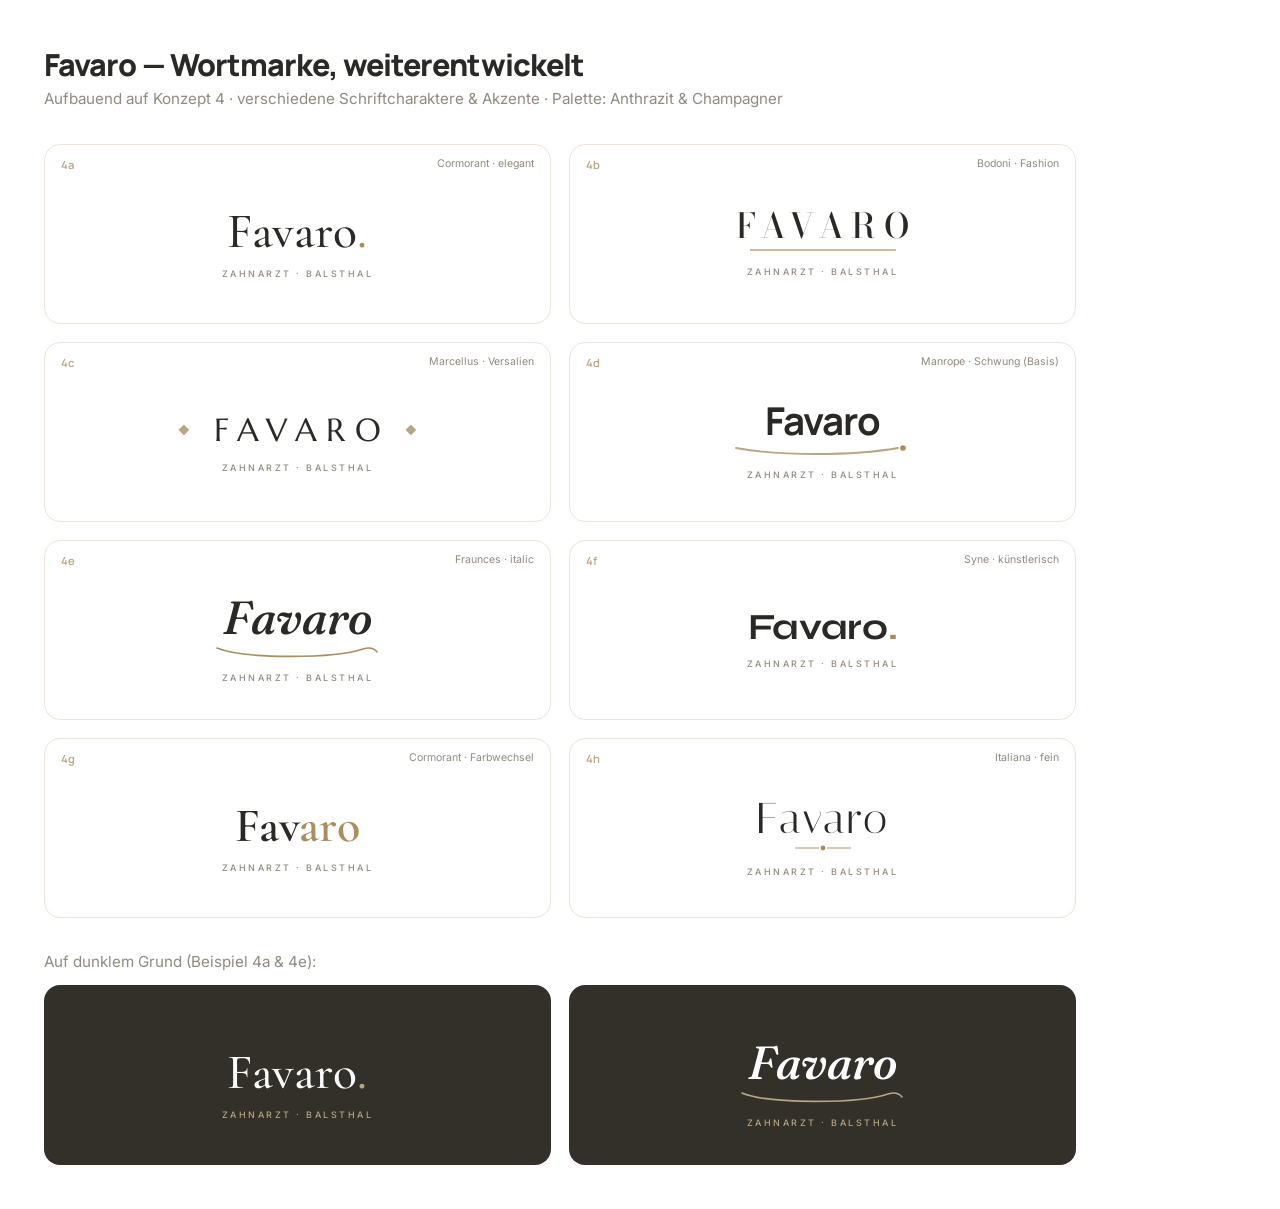
==== commit 194c485c: "Explore wordmark variations building on concept 4 Eight typographic treatments across elegant serif," ====
--- a/assets/logo-showcase.html
+++ b/assets/logo-showcase.html
@@ -3,185 +3,110 @@
 <head>
 <meta charset="UTF-8" />
 <meta name="viewport" content="width=device-width, initial-scale=1" />
-<title>Favaro – Logo-Konzepte (künstlerisch)</title>
-<link href="https://fonts.googleapis.com/css2?family=Manrope:wght@400;500;600;700;800&family=Inter:wght@400;500;600&display=swap" rel="stylesheet" />
+<title>Favaro – Wortmarke, Varianten</title>
+<link rel="preconnect" href="https://fonts.googleapis.com" />
+<link rel="preconnect" href="https://fonts.gstatic.com" crossorigin />
+<link href="https://fonts.googleapis.com/css2?family=Cormorant+Garamond:ital,wght@0,400;0,500;0,600;1,400;1,500&family=Bodoni+Moda:ital,opsz,wght@0,6..96,400;0,6..96,500;1,6..96,400&family=Marcellus&family=Fraunces:ital,opsz,wght@0,9..144,400;0,9..144,500;1,9..144,400&family=Syne:wght@600;700;800&family=Italiana&family=Manrope:wght@400;500;600;700&family=Inter:wght@400;500&display=swap" rel="stylesheet" />
 <style>
   :root{
-    --ink:#2b2925; --graphite:#33302a; --stone:#b8a582; --gold:#a98d5b; --muted:#918a7d;
+    --ink:#2b2925; --stone:#b8a582; --gold:#a98d5b; --muted:#918a7d;
     --line:#ebe4d8; --soft:#f8f5ef; --cream:#f3efe7;
-    --fh:"Manrope",sans-serif; --fb:"Inter",sans-serif;
   }
   *{box-sizing:border-box;margin:0;padding:0}
-  body{font-family:var(--fb);background:#fff;color:var(--ink);padding:46px;max-width:1100px}
-  h1{font-family:var(--fh);font-weight:800;font-size:2rem;letter-spacing:-.03em;margin-bottom:4px}
-  .lead{color:var(--muted);margin-bottom:44px}
-  .concept{margin-bottom:40px;border:1px solid var(--line);border-radius:18px;overflow:hidden}
-  .concept > .head{padding:16px 24px;background:var(--soft);border-bottom:1px solid var(--line)}
-  .concept h2{font-family:var(--fh);font-size:1.05rem;font-weight:700;letter-spacing:-.01em}
-  .concept .desc{font-size:.85rem;color:var(--muted);margin-top:2px}
-  .rows{display:grid;grid-template-columns:1fr 1fr;gap:0}
-  .cell{padding:38px 34px;display:flex;align-items:center;gap:20px;min-height:132px}
-  .cell.dark{background:var(--graphite)}
-  .cell + .cell{border-left:1px solid var(--line)}
-  .cell.dark + .cell{border-left:none}
-
-  .wm{display:flex;flex-direction:column;line-height:1}
-  .wm .name{font-family:var(--fh);font-weight:700;font-size:1.85rem;letter-spacing:-.02em;color:var(--ink)}
-  .wm .tag{font-family:var(--fb);font-size:.56rem;font-weight:500;letter-spacing:.26em;text-transform:uppercase;color:var(--muted);margin-top:7px}
-  .dark .wm .name{color:#fff}
-  .dark .wm .tag{color:var(--stone)}
-
-  .iconrow{display:flex;align-items:center;gap:16px;padding:16px 34px 26px}
-  .iconrow .lbl{font-size:.72rem;color:var(--muted)}
-  .iconrow .b{width:58px;height:58px;border:1px solid var(--line);border-radius:13px;display:grid;place-items:center}
-  .iconrow .b.d{background:var(--graphite);border-color:transparent}
+  body{font-family:"Inter",sans-serif;background:#fff;color:var(--ink);padding:44px;max-width:1120px}
+  h1{font-family:"Manrope",sans-serif;font-weight:800;font-size:1.9rem;letter-spacing:-.03em;margin-bottom:4px}
+  .lead{color:var(--muted);margin-bottom:36px;font-size:.95rem}
+  .grid{display:grid;grid-template-columns:1fr 1fr;gap:18px}
+  .tile{border:1px solid var(--line);border-radius:16px;padding:44px 34px 26px;display:flex;flex-direction:column;align-items:center;justify-content:center;min-height:180px;text-align:center;position:relative}
+  .no{position:absolute;top:12px;left:16px;font-size:.7rem;font-weight:600;color:var(--stone);font-family:"Manrope",sans-serif}
+  .fnt{position:absolute;top:12px;right:16px;font-size:.66rem;color:var(--muted)}
+  .tag{font-family:"Inter",sans-serif;font-size:.56rem;font-weight:500;letter-spacing:.28em;text-transform:uppercase;color:var(--muted);margin-top:12px}
+  .swash{display:block;margin:2px auto 0}
 </style>
 </head>
 <body>
-  <h1>Favaro — vier Logo-Konzepte</h1>
-  <p class="lead">Künstlerisch &amp; eigenständig, ohne Zahn · Palette: Anthrazit · Champagner · Creme</p>
+  <h1>Favaro — Wortmarke, weiterentwickelt</h1>
+  <p class="lead">Aufbauend auf Konzept 4 · verschiedene Schrift­charaktere &amp; Akzente · Palette: Anthrazit &amp; Champagner</p>
 
-  <!-- ============ 1 · MONOGRAMM-SIEGEL (Bogen) ============ -->
-  <div class="concept">
-    <div class="head">
-      <h2>1 · Siegel „F" im Bogen</h2>
-      <div class="desc">Emblem mit architektonischem Bogen – wirkt wie ein edles Signet / Wappen. Zeitlos, premium.</div>
+  <div class="grid">
+
+    <!-- 4a -->
+    <div class="tile">
+      <span class="no">4a</span><span class="fnt">Cormorant · elegant</span>
+      <div style="font-family:'Cormorant Garamond',serif;font-weight:500;font-size:3.1rem;letter-spacing:.01em;line-height:1;color:var(--ink)">Favaro<span style="color:var(--gold)">.</span></div>
+      <div class="tag">Zahnarzt · Balsthal</div>
     </div>
-    <div class="rows">
-      <div class="cell">
-        <svg width="60" height="66" viewBox="0 0 60 66" aria-label="Favaro Siegel">
-          <path d="M6 64V28a24 24 0 0 1 48 0v36Z" fill="#33302a"/>
-          <path d="M22 20h18v6.4H29.2v7.2H38v6.2h-8.8V50H22Z" fill="#f3efe7"/>
-          <rect x="6" y="58.5" width="48" height="2.4" fill="#b8a582"/>
-        </svg>
-        <div class="wm"><span class="name">Favaro</span><span class="tag">Zahnarzt · Balsthal</span></div>
+
+    <!-- 4b -->
+    <div class="tile">
+      <span class="no">4b</span><span class="fnt">Bodoni · Fashion</span>
+      <div style="font-family:'Bodoni Moda',serif;font-weight:500;font-size:2.15rem;letter-spacing:.22em;line-height:1;color:var(--ink);padding-left:.22em">FAVARO</div>
+      <svg class="swash" width="150" height="8" viewBox="0 0 150 8" fill="none"><path d="M2 4h146" stroke="var(--stone)" stroke-width="1.3"/></svg>
+      <div class="tag">Zahnarzt · Balsthal</div>
+    </div>
+
+    <!-- 4c -->
+    <div class="tile">
+      <span class="no">4c</span><span class="fnt">Marcellus · Versalien</span>
+      <div style="display:flex;align-items:center;gap:14px">
+        <span style="color:var(--stone);font-size:.7rem">◆</span>
+        <span style="font-family:'Marcellus',serif;font-size:2rem;letter-spacing:.3em;color:var(--ink);padding-left:.3em">FAVARO</span>
+        <span style="color:var(--stone);font-size:.7rem">◆</span>
       </div>
-      <div class="cell dark">
-        <svg width="60" height="66" viewBox="0 0 60 66">
-          <path d="M6 64V28a24 24 0 0 1 48 0v36Z" fill="#f3efe7"/>
-          <path d="M22 20h18v6.4H29.2v7.2H38v6.2h-8.8V50H22Z" fill="#33302a"/>
-          <rect x="6" y="58.5" width="48" height="2.4" fill="#b8a582"/>
-        </svg>
-        <div class="wm"><span class="name">Favaro</span><span class="tag">Zahnarzt · Balsthal</span></div>
-      </div>
+      <div class="tag">Zahnarzt · Balsthal</div>
     </div>
-    <div class="iconrow">
-      <span class="lbl">Icon:</span>
-      <div class="b"><svg width="34" height="38" viewBox="0 0 60 66"><path d="M6 64V28a24 24 0 0 1 48 0v36Z" fill="#33302a"/><path d="M22 20h18v6.4H29.2v7.2H38v6.2h-8.8V50H22Z" fill="#f3efe7"/></svg></div>
+
+    <!-- 4d -->
+    <div class="tile">
+      <span class="no">4d</span><span class="fnt">Manrope · Schwung (Basis)</span>
+      <div style="font-family:'Manrope',sans-serif;font-weight:700;font-size:2.4rem;letter-spacing:-.03em;line-height:1;color:var(--ink)">Favaro</div>
+      <svg class="swash" width="180" height="14" viewBox="0 0 180 14" fill="none"><path d="M3 5C45 13 120 13 165 5" stroke="var(--stone)" stroke-width="1.8" stroke-linecap="round"/><circle cx="170" cy="5" r="2.8" fill="var(--gold)"/></svg>
+      <div class="tag">Zahnarzt · Balsthal</div>
     </div>
+
+    <!-- 4e -->
+    <div class="tile">
+      <span class="no">4e</span><span class="fnt">Fraunces · italic</span>
+      <div style="font-family:'Fraunces',serif;font-weight:500;font-style:italic;font-size:2.9rem;letter-spacing:0;line-height:1;color:var(--ink)">Favaro</div>
+      <svg class="swash" width="170" height="16" viewBox="0 0 170 16" fill="none"><path d="M4 4C30 15 120 15 150 5c8-2.6 12 .5 14 3" stroke="var(--gold)" stroke-width="1.6" stroke-linecap="round"/></svg>
+      <div class="tag">Zahnarzt · Balsthal</div>
+    </div>
+
+    <!-- 4f -->
+    <div class="tile">
+      <span class="no">4f</span><span class="fnt">Syne · künstlerisch</span>
+      <div style="font-family:'Syne',sans-serif;font-weight:700;font-size:2.3rem;letter-spacing:-.01em;line-height:1;color:var(--ink)">Favaro<span style="color:var(--gold)">.</span></div>
+      <div class="tag">Zahnarzt · Balsthal</div>
+    </div>
+
+    <!-- 4g -->
+    <div class="tile">
+      <span class="no">4g</span><span class="fnt">Cormorant · Farbwechsel</span>
+      <div style="font-family:'Cormorant Garamond',serif;font-weight:600;font-size:3rem;letter-spacing:.01em;line-height:1"><span style="color:var(--ink)">Fav</span><span style="color:var(--gold)">aro</span></div>
+      <div class="tag">Zahnarzt · Balsthal</div>
+    </div>
+
+    <!-- 4h -->
+    <div class="tile">
+      <span class="no">4h</span><span class="fnt">Italiana · fein</span>
+      <div style="font-family:'Italiana',serif;font-size:2.7rem;letter-spacing:.06em;line-height:1;color:var(--ink)">Favaro</div>
+      <svg class="swash" width="60" height="12" viewBox="0 0 60 12" fill="none"><path d="M2 6h24" stroke="var(--stone)" stroke-width="1.2"/><circle cx="30" cy="6" r="2.4" fill="var(--gold)"/><path d="M34 6h24" stroke="var(--stone)" stroke-width="1.2"/></svg>
+      <div class="tag">Zahnarzt · Balsthal</div>
+    </div>
+
   </div>
 
-  <!-- ============ 2 · GESCHWUNGENES F (Signatur) ============ -->
-  <div class="concept">
-    <div class="head">
-      <h2>2 · Geschwungenes „F" — Signatur</h2>
-      <div class="desc">Ein „F" aus einer eleganten, durchgehenden Linie mit Schwung – handschriftlich, persönlich, künstlerisch.</div>
+  <!-- Dark preview of a couple -->
+  <p class="lead" style="margin:34px 0 14px">Auf dunklem Grund (Beispiel 4a &amp; 4e):</p>
+  <div class="grid">
+    <div class="tile" style="background:#33302a;border-color:transparent">
+      <div style="font-family:'Cormorant Garamond',serif;font-weight:500;font-size:3.1rem;letter-spacing:.01em;line-height:1;color:#fff">Favaro<span style="color:var(--stone)">.</span></div>
+      <div class="tag" style="color:var(--stone)">Zahnarzt · Balsthal</div>
     </div>
-    <div class="rows">
-      <div class="cell">
-        <svg width="56" height="66" viewBox="0 0 56 66" fill="none" aria-label="Favaro Signatur-F">
-          <path d="M46 12c-8-6-22-6-27 4-3 6-3 16-4 26-1 8-3 15-9 16" stroke="#33302a" stroke-width="4.2" stroke-linecap="round"/>
-          <path d="M14 34h22" stroke="#b8a582" stroke-width="4.2" stroke-linecap="round"/>
-        </svg>
-        <div class="wm"><span class="name">Favaro</span><span class="tag">Zahnarzt · Balsthal</span></div>
-      </div>
-      <div class="cell dark">
-        <svg width="56" height="66" viewBox="0 0 56 66" fill="none">
-          <path d="M46 12c-8-6-22-6-27 4-3 6-3 16-4 26-1 8-3 15-9 16" stroke="#f3efe7" stroke-width="4.2" stroke-linecap="round"/>
-          <path d="M14 34h22" stroke="#b8a582" stroke-width="4.2" stroke-linecap="round"/>
-        </svg>
-        <div class="wm"><span class="name">Favaro</span><span class="tag">Zahnarzt · Balsthal</span></div>
-      </div>
-    </div>
-    <div class="iconrow">
-      <span class="lbl">Icon:</span>
-      <div class="b"><svg width="30" height="36" viewBox="0 0 56 66" fill="none"><path d="M46 12c-8-6-22-6-27 4-3 6-3 16-4 26-1 8-3 15-9 16" stroke="#33302a" stroke-width="4.6" stroke-linecap="round"/><path d="M14 34h22" stroke="#b8a582" stroke-width="4.6" stroke-linecap="round"/></svg></div>
-      <div class="b d"><svg width="30" height="36" viewBox="0 0 56 66" fill="none"><path d="M46 12c-8-6-22-6-27 4-3 6-3 16-4 26-1 8-3 15-9 16" stroke="#f3efe7" stroke-width="4.6" stroke-linecap="round"/><path d="M14 34h22" stroke="#b8a582" stroke-width="4.6" stroke-linecap="round"/></svg></div>
-    </div>
-  </div>
-
-  <!-- ============ 3 · ABSTRAKTE BLÜTE / FUNKE ============ -->
-  <div class="concept">
-    <div class="head">
-      <h2>3 · Abstrakte Blüte / Funke</h2>
-      <div class="desc">Ein abstraktes Zeichen aus feinen Blättern – steht für Frische, Sorgfalt und Ausstrahlung. Sehr eigenständig, kein Buchstabe.</div>
-    </div>
-    <div class="rows">
-      <div class="cell">
-        <svg width="60" height="60" viewBox="0 0 60 60" aria-label="Favaro Blütenzeichen">
-          <g transform="translate(30 30)">
-            <g fill="#33302a">
-              <path d="M0-4C2.4-13 2.4-20 0-27-2.4-20-2.4-13 0-4Z"/>
-              <path d="M0-4C2.4-13 2.4-20 0-27-2.4-20-2.4-13 0-4Z" transform="rotate(90)"/>
-              <path d="M0-4C2.4-13 2.4-20 0-27-2.4-20-2.4-13 0-4Z" transform="rotate(180)"/>
-              <path d="M0-4C2.4-13 2.4-20 0-27-2.4-20-2.4-13 0-4Z" transform="rotate(270)"/>
-            </g>
-            <g fill="#b8a582">
-              <path d="M0-3C1.8-10 1.8-15 0-21-1.8-15-1.8-10 0-3Z" transform="rotate(45)"/>
-              <path d="M0-3C1.8-10 1.8-15 0-21-1.8-15-1.8-10 0-3Z" transform="rotate(135)"/>
-              <path d="M0-3C1.8-10 1.8-15 0-21-1.8-15-1.8-10 0-3Z" transform="rotate(225)"/>
-              <path d="M0-3C1.8-10 1.8-15 0-21-1.8-15-1.8-10 0-3Z" transform="rotate(315)"/>
-            </g>
-            <circle r="3.4" fill="#33302a"/>
-          </g>
-        </svg>
-        <div class="wm"><span class="name">Favaro</span><span class="tag">Zahnarzt · Balsthal</span></div>
-      </div>
-      <div class="cell dark">
-        <svg width="60" height="60" viewBox="0 0 60 60">
-          <g transform="translate(30 30)">
-            <g fill="#f3efe7">
-              <path d="M0-4C2.4-13 2.4-20 0-27-2.4-20-2.4-13 0-4Z"/>
-              <path d="M0-4C2.4-13 2.4-20 0-27-2.4-20-2.4-13 0-4Z" transform="rotate(90)"/>
-              <path d="M0-4C2.4-13 2.4-20 0-27-2.4-20-2.4-13 0-4Z" transform="rotate(180)"/>
-              <path d="M0-4C2.4-13 2.4-20 0-27-2.4-20-2.4-13 0-4Z" transform="rotate(270)"/>
-            </g>
-            <g fill="#b8a582">
-              <path d="M0-3C1.8-10 1.8-15 0-21-1.8-15-1.8-10 0-3Z" transform="rotate(45)"/>
-              <path d="M0-3C1.8-10 1.8-15 0-21-1.8-15-1.8-10 0-3Z" transform="rotate(135)"/>
-              <path d="M0-3C1.8-10 1.8-15 0-21-1.8-15-1.8-10 0-3Z" transform="rotate(225)"/>
-              <path d="M0-3C1.8-10 1.8-15 0-21-1.8-15-1.8-10 0-3Z" transform="rotate(315)"/>
-            </g>
-            <circle r="3.4" fill="#f3efe7"/>
-          </g>
-        </svg>
-        <div class="wm"><span class="name">Favaro</span><span class="tag">Zahnarzt · Balsthal</span></div>
-      </div>
-    </div>
-    <div class="iconrow">
-      <span class="lbl">Icon:</span>
-      <div class="b"><svg width="42" height="42" viewBox="0 0 60 60"><g transform="translate(30 30)"><g fill="#33302a"><path d="M0-4C2.4-13 2.4-20 0-27-2.4-20-2.4-13 0-4Z"/><path d="M0-4C2.4-13 2.4-20 0-27-2.4-20-2.4-13 0-4Z" transform="rotate(90)"/><path d="M0-4C2.4-13 2.4-20 0-27-2.4-20-2.4-13 0-4Z" transform="rotate(180)"/><path d="M0-4C2.4-13 2.4-20 0-27-2.4-20-2.4-13 0-4Z" transform="rotate(270)"/></g><g fill="#b8a582"><path d="M0-3C1.8-10 1.8-15 0-21-1.8-15-1.8-10 0-3Z" transform="rotate(45)"/><path d="M0-3C1.8-10 1.8-15 0-21-1.8-15-1.8-10 0-3Z" transform="rotate(135)"/><path d="M0-3C1.8-10 1.8-15 0-21-1.8-15-1.8-10 0-3Z" transform="rotate(225)"/><path d="M0-3C1.8-10 1.8-15 0-21-1.8-15-1.8-10 0-3Z" transform="rotate(315)"/></g><circle r="3.4" fill="#33302a"/></g></svg></div>
-      <div class="b d"><svg width="42" height="42" viewBox="0 0 60 60"><g transform="translate(30 30)"><g fill="#f3efe7"><path d="M0-4C2.4-13 2.4-20 0-27-2.4-20-2.4-13 0-4Z"/><path d="M0-4C2.4-13 2.4-20 0-27-2.4-20-2.4-13 0-4Z" transform="rotate(90)"/><path d="M0-4C2.4-13 2.4-20 0-27-2.4-20-2.4-13 0-4Z" transform="rotate(180)"/><path d="M0-4C2.4-13 2.4-20 0-27-2.4-20-2.4-13 0-4Z" transform="rotate(270)"/></g><g fill="#b8a582"><path d="M0-3C1.8-10 1.8-15 0-21-1.8-15-1.8-10 0-3Z" transform="rotate(45)"/><path d="M0-3C1.8-10 1.8-15 0-21-1.8-15-1.8-10 0-3Z" transform="rotate(135)"/><path d="M0-3C1.8-10 1.8-15 0-21-1.8-15-1.8-10 0-3Z" transform="rotate(225)"/><path d="M0-3C1.8-10 1.8-15 0-21-1.8-15-1.8-10 0-3Z" transform="rotate(315)"/></g><circle r="3.4" fill="#f3efe7"/></g></svg></div>
-    </div>
-  </div>
-
-  <!-- ============ 4 · TYPOGRAFISCHE WORTMARKE ============ -->
-  <div class="concept">
-    <div class="head">
-      <h2>4 · Typografische Wortmarke mit Schwung</h2>
-      <div class="desc">Kein Symbol – der Name selbst wird zum Zeichen: eine feine Linie schwingt vom „F" unter das Wort und endet in einem Champagner-Punkt.</div>
-    </div>
-    <div class="rows">
-      <div class="cell">
-        <div style="position:relative;display:inline-block">
-          <div style="font-family:var(--fh);font-weight:700;font-size:2.5rem;letter-spacing:-.03em;color:var(--ink)">Favaro</div>
-          <svg width="180" height="16" viewBox="0 0 180 16" style="display:block;margin-top:-2px" fill="none">
-            <path d="M2 6C40 14 120 14 168 6" stroke="#b8a582" stroke-width="2.2" stroke-linecap="round"/>
-            <circle cx="172" cy="6" r="3.2" fill="#a98d5b"/>
-          </svg>
-          <div style="font-family:var(--fb);font-size:.6rem;font-weight:500;letter-spacing:.26em;text-transform:uppercase;color:var(--muted);margin-top:5px">Zahnarzt · Balsthal</div>
-        </div>
-      </div>
-      <div class="cell dark">
-        <div style="position:relative;display:inline-block">
-          <div style="font-family:var(--fh);font-weight:700;font-size:2.5rem;letter-spacing:-.03em;color:#fff">Favaro</div>
-          <svg width="180" height="16" viewBox="0 0 180 16" style="display:block;margin-top:-2px" fill="none">
-            <path d="M2 6C40 14 120 14 168 6" stroke="#b8a582" stroke-width="2.2" stroke-linecap="round"/>
-            <circle cx="172" cy="6" r="3.2" fill="#b8a582"/>
-          </svg>
-          <div style="font-family:var(--fb);font-size:.6rem;font-weight:500;letter-spacing:.26em;text-transform:uppercase;color:var(--stone);margin-top:5px">Zahnarzt · Balsthal</div>
-        </div>
-      </div>
+    <div class="tile" style="background:#33302a;border-color:transparent">
+      <div style="font-family:'Fraunces',serif;font-weight:500;font-style:italic;font-size:2.9rem;line-height:1;color:#fff">Favaro</div>
+      <svg class="swash" width="170" height="16" viewBox="0 0 170 16" fill="none"><path d="M4 4C30 15 120 15 150 5c8-2.6 12 .5 14 3" stroke="var(--stone)" stroke-width="1.6" stroke-linecap="round"/></svg>
+      <div class="tag" style="color:var(--stone)">Zahnarzt · Balsthal</div>
     </div>
   </div>
 </body>
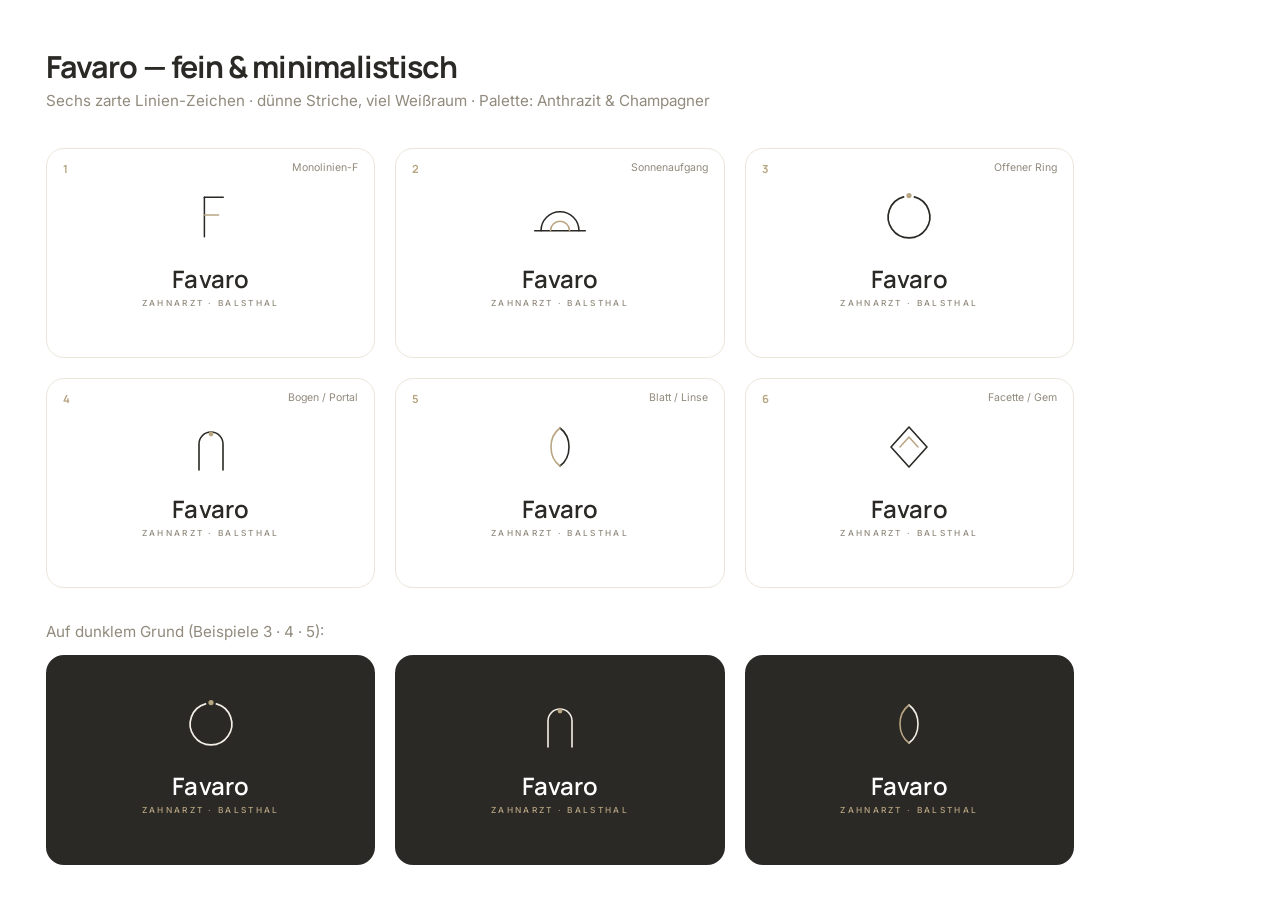
==== commit 3477ae7d: "Add fresh minimalist line-logo concepts (design exploration) Six fine, minimalist line marks for Fav" ====
--- a/assets/logo-showcase.html
+++ b/assets/logo-showcase.html
@@ -3,110 +3,146 @@
 <head>
 <meta charset="UTF-8" />
 <meta name="viewport" content="width=device-width, initial-scale=1" />
-<title>Favaro – Wortmarke, Varianten</title>
-<link rel="preconnect" href="https://fonts.googleapis.com" />
-<link rel="preconnect" href="https://fonts.gstatic.com" crossorigin />
-<link href="https://fonts.googleapis.com/css2?family=Cormorant+Garamond:ital,wght@0,400;0,500;0,600;1,400;1,500&family=Bodoni+Moda:ital,opsz,wght@0,6..96,400;0,6..96,500;1,6..96,400&family=Marcellus&family=Fraunces:ital,opsz,wght@0,9..144,400;0,9..144,500;1,9..144,400&family=Syne:wght@600;700;800&family=Italiana&family=Manrope:wght@400;500;600;700&family=Inter:wght@400;500&display=swap" rel="stylesheet" />
+<title>Favaro – Logo, fein & minimalistisch</title>
+<link href="https://fonts.googleapis.com/css2?family=Manrope:wght@400;500;600;700&family=Inter:wght@400;500&display=swap" rel="stylesheet" />
 <style>
   :root{
     --ink:#2b2925; --stone:#b8a582; --gold:#a98d5b; --muted:#918a7d;
-    --line:#ebe4d8; --soft:#f8f5ef; --cream:#f3efe7;
+    --line:#ece5da; --soft:#f8f5ef; --cream:#f3efe7;
+    --fh:"Manrope",sans-serif; --fb:"Inter",sans-serif;
   }
   *{box-sizing:border-box;margin:0;padding:0}
-  body{font-family:"Inter",sans-serif;background:#fff;color:var(--ink);padding:44px;max-width:1120px}
-  h1{font-family:"Manrope",sans-serif;font-weight:800;font-size:1.9rem;letter-spacing:-.03em;margin-bottom:4px}
-  .lead{color:var(--muted);margin-bottom:36px;font-size:.95rem}
-  .grid{display:grid;grid-template-columns:1fr 1fr;gap:18px}
-  .tile{border:1px solid var(--line);border-radius:16px;padding:44px 34px 26px;display:flex;flex-direction:column;align-items:center;justify-content:center;min-height:180px;text-align:center;position:relative}
-  .no{position:absolute;top:12px;left:16px;font-size:.7rem;font-weight:600;color:var(--stone);font-family:"Manrope",sans-serif}
-  .fnt{position:absolute;top:12px;right:16px;font-size:.66rem;color:var(--muted)}
-  .tag{font-family:"Inter",sans-serif;font-size:.56rem;font-weight:500;letter-spacing:.28em;text-transform:uppercase;color:var(--muted);margin-top:12px}
-  .swash{display:block;margin:2px auto 0}
+  body{font-family:var(--fb);background:#fff;color:var(--ink);padding:46px;max-width:1120px}
+  h1{font-family:var(--fh);font-weight:700;font-size:1.9rem;letter-spacing:-.03em;margin-bottom:4px}
+  .lead{color:var(--muted);margin-bottom:38px;font-size:.95rem}
+  .grid{display:grid;grid-template-columns:repeat(3,1fr);gap:20px}
+  .tile{border:1px solid var(--line);border-radius:18px;padding:40px 26px 26px;display:flex;
+        flex-direction:column;align-items:center;justify-content:flex-start;min-height:210px;text-align:center;position:relative;gap:22px}
+  .no{position:absolute;top:12px;left:16px;font-size:.7rem;font-weight:700;color:var(--stone);font-family:var(--fh)}
+  .ttl{position:absolute;top:12px;right:16px;font-size:.66rem;color:var(--muted)}
+  .mark{height:56px;display:flex;align-items:center;justify-content:center}
+  .wm{display:flex;flex-direction:column;align-items:center;line-height:1}
+  .wm .name{font-family:var(--fh);font-weight:600;font-size:1.5rem;letter-spacing:.005em;color:var(--ink)}
+  .wm .tag{font-family:var(--fb);font-size:.52rem;font-weight:500;letter-spacing:.28em;text-transform:uppercase;color:var(--muted);margin-top:8px}
+  .darkstrip{margin-top:34px}
+  .darkgrid{display:grid;grid-template-columns:repeat(3,1fr);gap:20px}
+  .tile.d{background:#2b2925;border-color:transparent}
+  .tile.d .wm .name{color:#fff}
+  .tile.d .wm .tag{color:var(--stone)}
 </style>
 </head>
 <body>
-  <h1>Favaro — Wortmarke, weiterentwickelt</h1>
-  <p class="lead">Aufbauend auf Konzept 4 · verschiedene Schrift­charaktere &amp; Akzente · Palette: Anthrazit &amp; Champagner</p>
+  <h1>Favaro — fein &amp; minimalistisch</h1>
+  <p class="lead">Sechs zarte Linien-Zeichen · dünne Striche, viel Weißraum · Palette: Anthrazit &amp; Champagner</p>
 
   <div class="grid">
 
-    <!-- 4a -->
+    <!-- 1 Monoline F -->
     <div class="tile">
-      <span class="no">4a</span><span class="fnt">Cormorant · elegant</span>
-      <div style="font-family:'Cormorant Garamond',serif;font-weight:500;font-size:3.1rem;letter-spacing:.01em;line-height:1;color:var(--ink)">Favaro<span style="color:var(--gold)">.</span></div>
-      <div class="tag">Zahnarzt · Balsthal</div>
+      <span class="no">1</span><span class="ttl">Monolinien-F</span>
+      <div class="mark">
+        <svg width="34" height="50" viewBox="0 0 36 50" fill="none" stroke-linecap="round">
+          <path d="M11 4V46" stroke="#2b2925" stroke-width="1.6"/>
+          <path d="M11 4H31" stroke="#2b2925" stroke-width="1.6"/>
+          <path d="M11 23H26" stroke="#b8a582" stroke-width="1.6"/>
+        </svg>
+      </div>
+      <div class="wm"><span class="name">Favaro</span><span class="tag">Zahnarzt · Balsthal</span></div>
     </div>
 
-    <!-- 4b -->
+    <!-- 2 Sunrise -->
     <div class="tile">
-      <span class="no">4b</span><span class="fnt">Bodoni · Fashion</span>
-      <div style="font-family:'Bodoni Moda',serif;font-weight:500;font-size:2.15rem;letter-spacing:.22em;line-height:1;color:var(--ink);padding-left:.22em">FAVARO</div>
-      <svg class="swash" width="150" height="8" viewBox="0 0 150 8" fill="none"><path d="M2 4h146" stroke="var(--stone)" stroke-width="1.3"/></svg>
-      <div class="tag">Zahnarzt · Balsthal</div>
+      <span class="no">2</span><span class="ttl">Sonnenaufgang</span>
+      <div class="mark">
+        <svg width="60" height="40" viewBox="0 0 56 38" fill="none" stroke-linecap="round">
+          <path d="M4 32H52" stroke="#2b2925" stroke-width="1.5"/>
+          <path d="M10 32a18 18 0 0 1 36 0" stroke="#2b2925" stroke-width="1.5"/>
+          <path d="M19 32a9 9 0 0 1 18 0" stroke="#b8a582" stroke-width="1.5"/>
+        </svg>
+      </div>
+      <div class="wm"><span class="name">Favaro</span><span class="tag">Zahnarzt · Balsthal</span></div>
     </div>
 
-    <!-- 4c -->
+    <!-- 3 Open ring + dot -->
     <div class="tile">
-      <span class="no">4c</span><span class="fnt">Marcellus · Versalien</span>
-      <div style="display:flex;align-items:center;gap:14px">
-        <span style="color:var(--stone);font-size:.7rem">◆</span>
-        <span style="font-family:'Marcellus',serif;font-size:2rem;letter-spacing:.3em;color:var(--ink);padding-left:.3em">FAVARO</span>
-        <span style="color:var(--stone);font-size:.7rem">◆</span>
+      <span class="no">3</span><span class="ttl">Offener Ring</span>
+      <div class="mark">
+        <svg width="50" height="50" viewBox="0 0 48 48" fill="none" stroke-linecap="round">
+          <path d="M29.2 4.7A20 20 0 1 1 18.8 4.7" stroke="#2b2925" stroke-width="1.6"/>
+          <circle cx="24" cy="3.4" r="2.5" fill="#b8a582"/>
+        </svg>
       </div>
-      <div class="tag">Zahnarzt · Balsthal</div>
+      <div class="wm"><span class="name">Favaro</span><span class="tag">Zahnarzt · Balsthal</span></div>
     </div>
 
-    <!-- 4d -->
+    <!-- 4 Arch / portal -->
     <div class="tile">
-      <span class="no">4d</span><span class="fnt">Manrope · Schwung (Basis)</span>
-      <div style="font-family:'Manrope',sans-serif;font-weight:700;font-size:2.4rem;letter-spacing:-.03em;line-height:1;color:var(--ink)">Favaro</div>
-      <svg class="swash" width="180" height="14" viewBox="0 0 180 14" fill="none"><path d="M3 5C45 13 120 13 165 5" stroke="var(--stone)" stroke-width="1.8" stroke-linecap="round"/><circle cx="170" cy="5" r="2.8" fill="var(--gold)"/></svg>
-      <div class="tag">Zahnarzt · Balsthal</div>
+      <span class="no">4</span><span class="ttl">Bogen / Portal</span>
+      <div class="mark">
+        <svg width="40" height="50" viewBox="0 0 40 50" fill="none" stroke-linecap="round">
+          <path d="M8 48V22a12 12 0 0 1 24 0v26" stroke="#2b2925" stroke-width="1.6"/>
+          <circle cx="20" cy="12" r="2.4" fill="#b8a582"/>
+        </svg>
+      </div>
+      <div class="wm"><span class="name">Favaro</span><span class="tag">Zahnarzt · Balsthal</span></div>
     </div>
 
-    <!-- 4e -->
+    <!-- 5 Leaf / lens -->
     <div class="tile">
-      <span class="no">4e</span><span class="fnt">Fraunces · italic</span>
-      <div style="font-family:'Fraunces',serif;font-weight:500;font-style:italic;font-size:2.9rem;letter-spacing:0;line-height:1;color:var(--ink)">Favaro</div>
-      <svg class="swash" width="170" height="16" viewBox="0 0 170 16" fill="none"><path d="M4 4C30 15 120 15 150 5c8-2.6 12 .5 14 3" stroke="var(--gold)" stroke-width="1.6" stroke-linecap="round"/></svg>
-      <div class="tag">Zahnarzt · Balsthal</div>
+      <span class="no">5</span><span class="ttl">Blatt / Linse</span>
+      <div class="mark">
+        <svg width="44" height="50" viewBox="0 0 44 48" fill="none" stroke-linecap="round">
+          <path d="M22 5C34 14 34 34 22 43" stroke="#2b2925" stroke-width="1.6"/>
+          <path d="M22 5C10 14 10 34 22 43" stroke="#b8a582" stroke-width="1.6"/>
+        </svg>
+      </div>
+      <div class="wm"><span class="name">Favaro</span><span class="tag">Zahnarzt · Balsthal</span></div>
     </div>
 
-    <!-- 4f -->
+    <!-- 6 Gem / diamond -->
     <div class="tile">
-      <span class="no">4f</span><span class="fnt">Syne · künstlerisch</span>
-      <div style="font-family:'Syne',sans-serif;font-weight:700;font-size:2.3rem;letter-spacing:-.01em;line-height:1;color:var(--ink)">Favaro<span style="color:var(--gold)">.</span></div>
-      <div class="tag">Zahnarzt · Balsthal</div>
-    </div>
-
-    <!-- 4g -->
-    <div class="tile">
-      <span class="no">4g</span><span class="fnt">Cormorant · Farbwechsel</span>
-      <div style="font-family:'Cormorant Garamond',serif;font-weight:600;font-size:3rem;letter-spacing:.01em;line-height:1"><span style="color:var(--ink)">Fav</span><span style="color:var(--gold)">aro</span></div>
-      <div class="tag">Zahnarzt · Balsthal</div>
-    </div>
-
-    <!-- 4h -->
-    <div class="tile">
-      <span class="no">4h</span><span class="fnt">Italiana · fein</span>
-      <div style="font-family:'Italiana',serif;font-size:2.7rem;letter-spacing:.06em;line-height:1;color:var(--ink)">Favaro</div>
-      <svg class="swash" width="60" height="12" viewBox="0 0 60 12" fill="none"><path d="M2 6h24" stroke="var(--stone)" stroke-width="1.2"/><circle cx="30" cy="6" r="2.4" fill="var(--gold)"/><path d="M34 6h24" stroke="var(--stone)" stroke-width="1.2"/></svg>
-      <div class="tag">Zahnarzt · Balsthal</div>
+      <span class="no">6</span><span class="ttl">Facette / Gem</span>
+      <div class="mark">
+        <svg width="44" height="50" viewBox="0 0 44 48" fill="none" stroke-linejoin="round" stroke-linecap="round">
+          <path d="M22 4 40 24 22 44 4 24Z" stroke="#2b2925" stroke-width="1.6"/>
+          <path d="M13 24 22 14l9 10" stroke="#b8a582" stroke-width="1.5"/>
+        </svg>
+      </div>
+      <div class="wm"><span class="name">Favaro</span><span class="tag">Zahnarzt · Balsthal</span></div>
     </div>
 
   </div>
 
-  <!-- Dark preview of a couple -->
-  <p class="lead" style="margin:34px 0 14px">Auf dunklem Grund (Beispiel 4a &amp; 4e):</p>
-  <div class="grid">
-    <div class="tile" style="background:#33302a;border-color:transparent">
-      <div style="font-family:'Cormorant Garamond',serif;font-weight:500;font-size:3.1rem;letter-spacing:.01em;line-height:1;color:#fff">Favaro<span style="color:var(--stone)">.</span></div>
-      <div class="tag" style="color:var(--stone)">Zahnarzt · Balsthal</div>
-    </div>
-    <div class="tile" style="background:#33302a;border-color:transparent">
-      <div style="font-family:'Fraunces',serif;font-weight:500;font-style:italic;font-size:2.9rem;line-height:1;color:#fff">Favaro</div>
-      <svg class="swash" width="170" height="16" viewBox="0 0 170 16" fill="none"><path d="M4 4C30 15 120 15 150 5c8-2.6 12 .5 14 3" stroke="var(--stone)" stroke-width="1.6" stroke-linecap="round"/></svg>
-      <div class="tag" style="color:var(--stone)">Zahnarzt · Balsthal</div>
+  <div class="darkstrip">
+    <p class="lead" style="margin:0 0 14px">Auf dunklem Grund (Beispiele 3 · 4 · 5):</p>
+    <div class="darkgrid">
+      <div class="tile d">
+        <div class="mark">
+          <svg width="50" height="50" viewBox="0 0 48 48" fill="none" stroke-linecap="round">
+            <path d="M29.2 4.7A20 20 0 1 1 18.8 4.7" stroke="#f3efe7" stroke-width="1.6"/>
+            <circle cx="24" cy="3.4" r="2.5" fill="#b8a582"/>
+          </svg>
+        </div>
+        <div class="wm"><span class="name">Favaro</span><span class="tag">Zahnarzt · Balsthal</span></div>
+      </div>
+      <div class="tile d">
+        <div class="mark">
+          <svg width="40" height="50" viewBox="0 0 40 50" fill="none" stroke-linecap="round">
+            <path d="M8 48V22a12 12 0 0 1 24 0v26" stroke="#f3efe7" stroke-width="1.6"/>
+            <circle cx="20" cy="12" r="2.4" fill="#b8a582"/>
+          </svg>
+        </div>
+        <div class="wm"><span class="name">Favaro</span><span class="tag">Zahnarzt · Balsthal</span></div>
+      </div>
+      <div class="tile d">
+        <div class="mark">
+          <svg width="44" height="50" viewBox="0 0 44 48" fill="none" stroke-linecap="round">
+            <path d="M22 5C34 14 34 34 22 43" stroke="#f3efe7" stroke-width="1.6"/>
+            <path d="M22 5C10 14 10 34 22 43" stroke="#b8a582" stroke-width="1.6"/>
+          </svg>
+        </div>
+        <div class="wm"><span class="name">Favaro</span><span class="tag">Zahnarzt · Balsthal</span></div>
+      </div>
     </div>
   </div>
 </body>
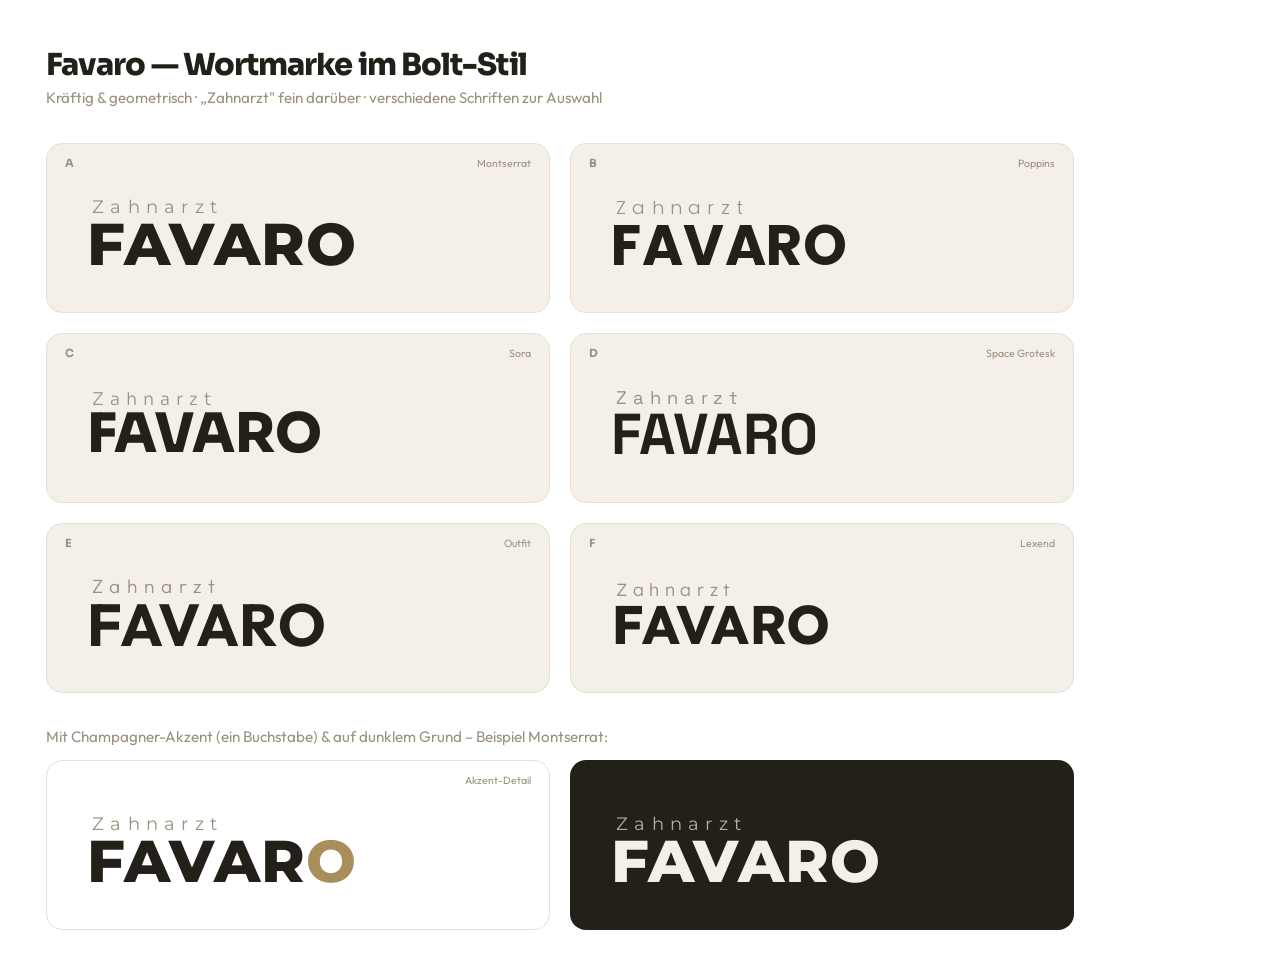
==== commit 69ad0fcd: "Use provided Favaro logo; align site palette to navy & gold - Add real logo assets (tooth+F mark, wo" ====
--- a/assets/logo-showcase.html
+++ b/assets/logo-showcase.html
@@ -3,145 +3,104 @@
 <head>
 <meta charset="UTF-8" />
 <meta name="viewport" content="width=device-width, initial-scale=1" />
-<title>Favaro – Logo, fein & minimalistisch</title>
-<link href="https://fonts.googleapis.com/css2?family=Manrope:wght@400;500;600;700&family=Inter:wght@400;500&display=swap" rel="stylesheet" />
+<title>Favaro – Wortmarke im Bolt-Stil</title>
+<link href="https://fonts.googleapis.com/css2?family=Montserrat:wght@300;400;700;800;900&family=Poppins:wght@300;400;600;700&family=Sora:wght@300;400;700;800&family=Space+Grotesk:wght@400;700&family=Outfit:wght@300;400;700;800&family=Lexend:wght@300;400;700;800&display=swap" rel="stylesheet" />
 <style>
   :root{
-    --ink:#2b2925; --stone:#b8a582; --gold:#a98d5b; --muted:#918a7d;
-    --line:#ece5da; --soft:#f8f5ef; --cream:#f3efe7;
-    --fh:"Manrope",sans-serif; --fb:"Inter",sans-serif;
+    --ink:#232019; --stone:#9b917f; --gold:#a98d5b; --muted:#9b917f;
+    --line:#e7e0d4; --soft:#f4f0e9; --cream:#f4f0e9;
   }
   *{box-sizing:border-box;margin:0;padding:0}
-  body{font-family:var(--fb);background:#fff;color:var(--ink);padding:46px;max-width:1120px}
-  h1{font-family:var(--fh);font-weight:700;font-size:1.9rem;letter-spacing:-.03em;margin-bottom:4px}
-  .lead{color:var(--muted);margin-bottom:38px;font-size:.95rem}
-  .grid{display:grid;grid-template-columns:repeat(3,1fr);gap:20px}
-  .tile{border:1px solid var(--line);border-radius:18px;padding:40px 26px 26px;display:flex;
-        flex-direction:column;align-items:center;justify-content:flex-start;min-height:210px;text-align:center;position:relative;gap:22px}
-  .no{position:absolute;top:12px;left:16px;font-size:.7rem;font-weight:700;color:var(--stone);font-family:var(--fh)}
-  .ttl{position:absolute;top:12px;right:16px;font-size:.66rem;color:var(--muted)}
-  .mark{height:56px;display:flex;align-items:center;justify-content:center}
-  .wm{display:flex;flex-direction:column;align-items:center;line-height:1}
-  .wm .name{font-family:var(--fh);font-weight:600;font-size:1.5rem;letter-spacing:.005em;color:var(--ink)}
-  .wm .tag{font-family:var(--fb);font-size:.52rem;font-weight:500;letter-spacing:.28em;text-transform:uppercase;color:var(--muted);margin-top:8px}
-  .darkstrip{margin-top:34px}
-  .darkgrid{display:grid;grid-template-columns:repeat(3,1fr);gap:20px}
-  .tile.d{background:#2b2925;border-color:transparent}
-  .tile.d .wm .name{color:#fff}
-  .tile.d .wm .tag{color:var(--stone)}
+  body{font-family:"Outfit",sans-serif;background:#fff;color:var(--ink);padding:46px;max-width:1120px}
+  h1{font-family:"Sora",sans-serif;font-weight:800;font-size:1.9rem;letter-spacing:-.03em;margin-bottom:4px}
+  .lead{color:var(--muted);margin-bottom:36px;font-size:.95rem}
+  .grid{display:grid;grid-template-columns:1fr 1fr;gap:20px}
+  .tile{border:1px solid var(--line);border-radius:16px;padding:40px 40px 30px;background:var(--cream);position:relative;min-height:170px;display:flex;flex-direction:column;justify-content:center}
+  .tile.plain{background:#fff}
+  .no{position:absolute;top:12px;left:18px;font-size:.7rem;font-weight:700;color:var(--stone);font-family:"Sora",sans-serif}
+  .ttl{position:absolute;top:12px;right:18px;font-size:.66rem;color:var(--muted)}
+  .lock{display:inline-block}
+  .z{display:block;color:var(--muted);text-transform:none;margin-left:.28em}
+  .w{display:block;color:var(--ink);line-height:.9}
+  .tag{font-size:.55rem;font-weight:500;letter-spacing:.26em;text-transform:uppercase;color:var(--muted);margin-top:14px}
 </style>
 </head>
 <body>
-  <h1>Favaro — fein &amp; minimalistisch</h1>
-  <p class="lead">Sechs zarte Linien-Zeichen · dünne Striche, viel Weißraum · Palette: Anthrazit &amp; Champagner</p>
+  <h1>Favaro — Wortmarke im Bolt-Stil</h1>
+  <p class="lead">Kräftig &amp; geometrisch · „Zahnarzt" fein darüber · verschiedene Schriften zur Auswahl</p>
 
   <div class="grid">
 
-    <!-- 1 Monoline F -->
+    <!-- A Montserrat -->
     <div class="tile">
-      <span class="no">1</span><span class="ttl">Monolinien-F</span>
-      <div class="mark">
-        <svg width="34" height="50" viewBox="0 0 36 50" fill="none" stroke-linecap="round">
-          <path d="M11 4V46" stroke="#2b2925" stroke-width="1.6"/>
-          <path d="M11 4H31" stroke="#2b2925" stroke-width="1.6"/>
-          <path d="M11 23H26" stroke="#b8a582" stroke-width="1.6"/>
-        </svg>
+      <span class="no">A</span><span class="ttl">Montserrat</span>
+      <div class="lock">
+        <span class="z" style="font-family:'Montserrat';font-weight:400;font-size:1.15rem;letter-spacing:.34em">Zahnarzt</span>
+        <span class="w" style="font-family:'Montserrat';font-weight:800;font-size:3.7rem;letter-spacing:.02em">FAVARO</span>
       </div>
-      <div class="wm"><span class="name">Favaro</span><span class="tag">Zahnarzt · Balsthal</span></div>
     </div>
 
-    <!-- 2 Sunrise -->
+    <!-- B Poppins -->
     <div class="tile">
-      <span class="no">2</span><span class="ttl">Sonnenaufgang</span>
-      <div class="mark">
-        <svg width="60" height="40" viewBox="0 0 56 38" fill="none" stroke-linecap="round">
-          <path d="M4 32H52" stroke="#2b2925" stroke-width="1.5"/>
-          <path d="M10 32a18 18 0 0 1 36 0" stroke="#2b2925" stroke-width="1.5"/>
-          <path d="M19 32a9 9 0 0 1 18 0" stroke="#b8a582" stroke-width="1.5"/>
-        </svg>
+      <span class="no">B</span><span class="ttl">Poppins</span>
+      <div class="lock">
+        <span class="z" style="font-family:'Poppins';font-weight:300;font-size:1.15rem;letter-spacing:.34em">Zahnarzt</span>
+        <span class="w" style="font-family:'Poppins';font-weight:700;font-size:3.5rem;letter-spacing:.01em">FAVARO</span>
       </div>
-      <div class="wm"><span class="name">Favaro</span><span class="tag">Zahnarzt · Balsthal</span></div>
     </div>
 
-    <!-- 3 Open ring + dot -->
+    <!-- C Sora -->
     <div class="tile">
-      <span class="no">3</span><span class="ttl">Offener Ring</span>
-      <div class="mark">
-        <svg width="50" height="50" viewBox="0 0 48 48" fill="none" stroke-linecap="round">
-          <path d="M29.2 4.7A20 20 0 1 1 18.8 4.7" stroke="#2b2925" stroke-width="1.6"/>
-          <circle cx="24" cy="3.4" r="2.5" fill="#b8a582"/>
-        </svg>
+      <span class="no">C</span><span class="ttl">Sora</span>
+      <div class="lock">
+        <span class="z" style="font-family:'Sora';font-weight:300;font-size:1.1rem;letter-spacing:.34em">Zahnarzt</span>
+        <span class="w" style="font-family:'Sora';font-weight:800;font-size:3.4rem;letter-spacing:0">FAVARO</span>
       </div>
-      <div class="wm"><span class="name">Favaro</span><span class="tag">Zahnarzt · Balsthal</span></div>
     </div>
 
-    <!-- 4 Arch / portal -->
+    <!-- D Space Grotesk -->
     <div class="tile">
-      <span class="no">4</span><span class="ttl">Bogen / Portal</span>
-      <div class="mark">
-        <svg width="40" height="50" viewBox="0 0 40 50" fill="none" stroke-linecap="round">
-          <path d="M8 48V22a12 12 0 0 1 24 0v26" stroke="#2b2925" stroke-width="1.6"/>
-          <circle cx="20" cy="12" r="2.4" fill="#b8a582"/>
-        </svg>
+      <span class="no">D</span><span class="ttl">Space Grotesk</span>
+      <div class="lock">
+        <span class="z" style="font-family:'Space Grotesk';font-weight:400;font-size:1.15rem;letter-spacing:.32em">Zahnarzt</span>
+        <span class="w" style="font-family:'Space Grotesk';font-weight:700;font-size:3.6rem;letter-spacing:0">FAVARO</span>
       </div>
-      <div class="wm"><span class="name">Favaro</span><span class="tag">Zahnarzt · Balsthal</span></div>
     </div>
 
-    <!-- 5 Leaf / lens -->
+    <!-- E Outfit -->
     <div class="tile">
-      <span class="no">5</span><span class="ttl">Blatt / Linse</span>
-      <div class="mark">
-        <svg width="44" height="50" viewBox="0 0 44 48" fill="none" stroke-linecap="round">
-          <path d="M22 5C34 14 34 34 22 43" stroke="#2b2925" stroke-width="1.6"/>
-          <path d="M22 5C10 14 10 34 22 43" stroke="#b8a582" stroke-width="1.6"/>
-        </svg>
+      <span class="no">E</span><span class="ttl">Outfit</span>
+      <div class="lock">
+        <span class="z" style="font-family:'Outfit';font-weight:300;font-size:1.2rem;letter-spacing:.36em">Zahnarzt</span>
+        <span class="w" style="font-family:'Outfit';font-weight:700;font-size:3.7rem;letter-spacing:.01em">FAVARO</span>
       </div>
-      <div class="wm"><span class="name">Favaro</span><span class="tag">Zahnarzt · Balsthal</span></div>
     </div>
 
-    <!-- 6 Gem / diamond -->
+    <!-- F Lexend -->
     <div class="tile">
-      <span class="no">6</span><span class="ttl">Facette / Gem</span>
-      <div class="mark">
-        <svg width="44" height="50" viewBox="0 0 44 48" fill="none" stroke-linejoin="round" stroke-linecap="round">
-          <path d="M22 4 40 24 22 44 4 24Z" stroke="#2b2925" stroke-width="1.6"/>
-          <path d="M13 24 22 14l9 10" stroke="#b8a582" stroke-width="1.5"/>
-        </svg>
+      <span class="no">F</span><span class="ttl">Lexend</span>
+      <div class="lock">
+        <span class="z" style="font-family:'Lexend';font-weight:300;font-size:1.1rem;letter-spacing:.32em">Zahnarzt</span>
+        <span class="w" style="font-family:'Lexend';font-weight:700;font-size:3.4rem;letter-spacing:0">FAVARO</span>
       </div>
-      <div class="wm"><span class="name">Favaro</span><span class="tag">Zahnarzt · Balsthal</span></div>
     </div>
 
   </div>
 
-  <div class="darkstrip">
-    <p class="lead" style="margin:0 0 14px">Auf dunklem Grund (Beispiele 3 · 4 · 5):</p>
-    <div class="darkgrid">
-      <div class="tile d">
-        <div class="mark">
-          <svg width="50" height="50" viewBox="0 0 48 48" fill="none" stroke-linecap="round">
-            <path d="M29.2 4.7A20 20 0 1 1 18.8 4.7" stroke="#f3efe7" stroke-width="1.6"/>
-            <circle cx="24" cy="3.4" r="2.5" fill="#b8a582"/>
-          </svg>
-        </div>
-        <div class="wm"><span class="name">Favaro</span><span class="tag">Zahnarzt · Balsthal</span></div>
+  <!-- Accent + dark -->
+  <p class="lead" style="margin:34px 0 14px">Mit Champagner-Akzent (ein Buchstabe) &amp; auf dunklem Grund – Beispiel Montserrat:</p>
+  <div class="grid">
+    <div class="tile plain">
+      <span class="ttl">Akzent-Detail</span>
+      <div class="lock">
+        <span class="z" style="font-family:'Montserrat';font-weight:400;font-size:1.15rem;letter-spacing:.34em">Zahnarzt</span>
+        <span class="w" style="font-family:'Montserrat';font-weight:800;font-size:3.7rem;letter-spacing:.02em">FAVAR<span style="color:var(--gold)">O</span></span>
       </div>
-      <div class="tile d">
-        <div class="mark">
-          <svg width="40" height="50" viewBox="0 0 40 50" fill="none" stroke-linecap="round">
-            <path d="M8 48V22a12 12 0 0 1 24 0v26" stroke="#f3efe7" stroke-width="1.6"/>
-            <circle cx="20" cy="12" r="2.4" fill="#b8a582"/>
-          </svg>
-        </div>
-        <div class="wm"><span class="name">Favaro</span><span class="tag">Zahnarzt · Balsthal</span></div>
-      </div>
-      <div class="tile d">
-        <div class="mark">
-          <svg width="44" height="50" viewBox="0 0 44 48" fill="none" stroke-linecap="round">
-            <path d="M22 5C34 14 34 34 22 43" stroke="#f3efe7" stroke-width="1.6"/>
-            <path d="M22 5C10 14 10 34 22 43" stroke="#b8a582" stroke-width="1.6"/>
-          </svg>
-        </div>
-        <div class="wm"><span class="name">Favaro</span><span class="tag">Zahnarzt · Balsthal</span></div>
+    </div>
+    <div class="tile" style="background:#232019;border-color:transparent">
+      <div class="lock">
+        <span class="z" style="font-family:'Montserrat';font-weight:400;font-size:1.15rem;letter-spacing:.34em;color:#b7ad9b">Zahnarzt</span>
+        <span class="w" style="font-family:'Montserrat';font-weight:800;font-size:3.7rem;letter-spacing:.02em;color:#f4f0e9">FAVARO</span>
       </div>
     </div>
   </div>
